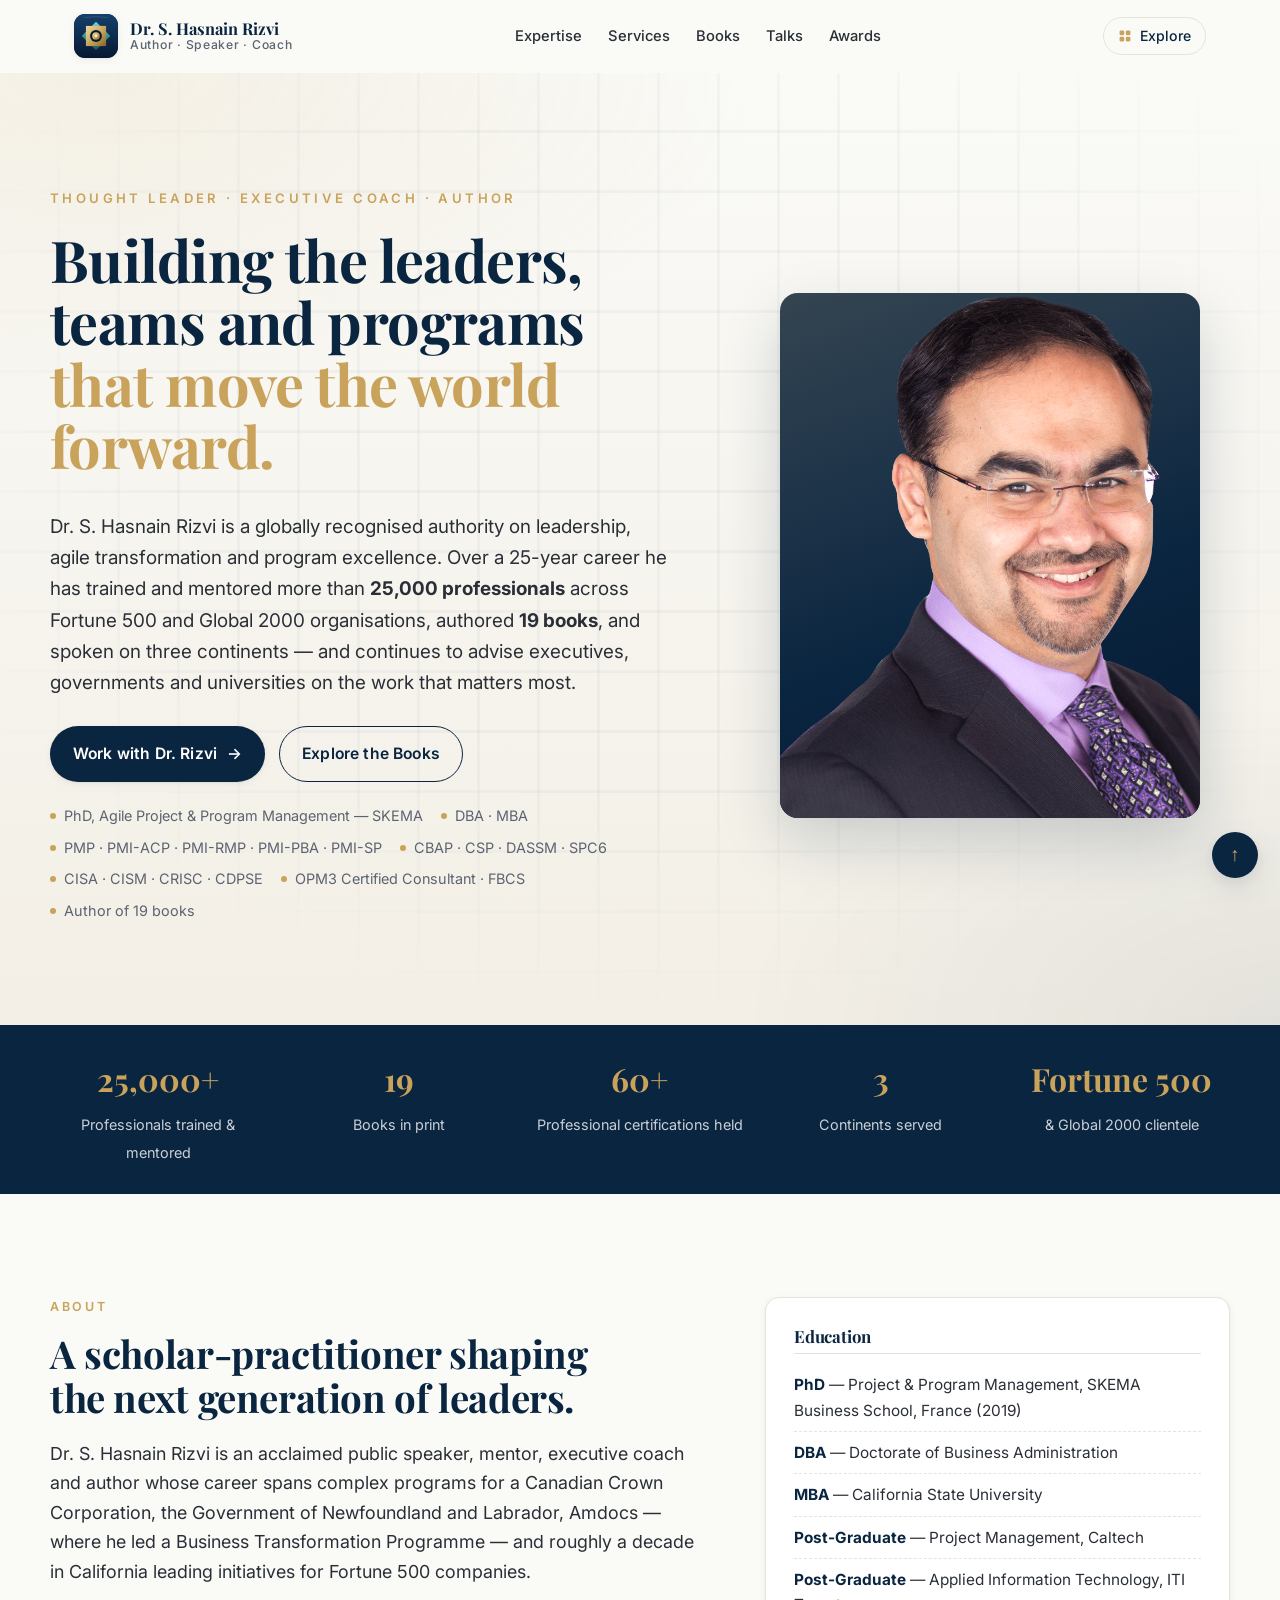
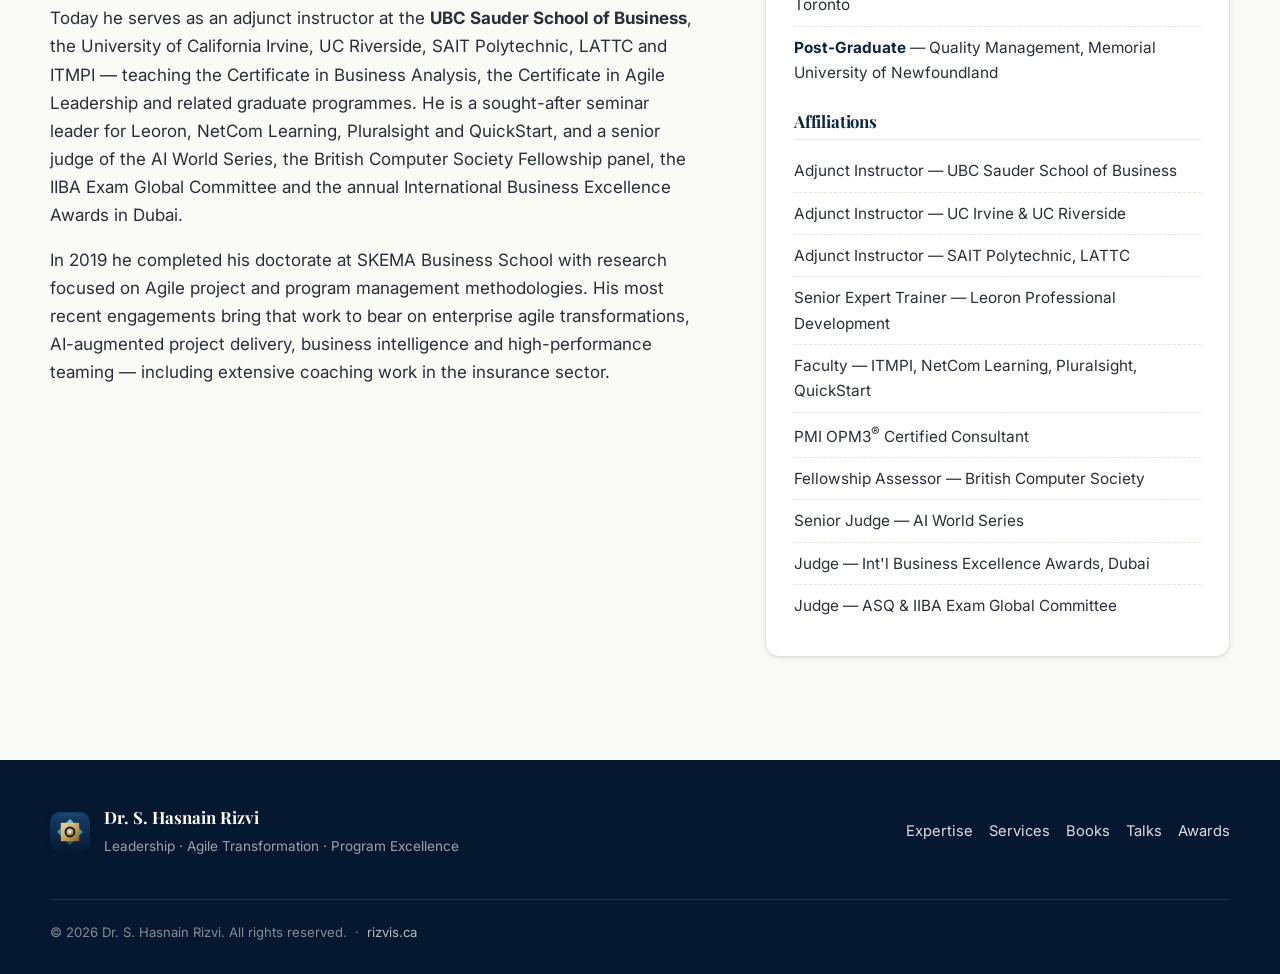
==== index.html @ 03634173 "Slim home page to introduction only Removes Expertise tiles, Library teaser, Recognition logos+testi" ====
<!doctype html>
<html lang="en">
<head>
  <meta charset="utf-8" />
  <meta name="viewport" content="width=device-width, initial-scale=1, viewport-fit=cover" />
  <meta name="theme-color" content="#0a2540" />
  <title>Dr. S. Hasnain Rizvi — Leadership, Agile Transformation &amp; Program Excellence</title>
  <meta name="description" content="Dr. S. Hasnain Rizvi is a global thought leader, executive coach, university instructor and author. He has trained and mentored more than 25,000 professionals across Fortune 500 and Global 2000 organisations." />
  <meta name="author" content="Dr. S. Hasnain Rizvi" />
  <meta name="keywords" content="Hasnain Rizvi, Dr. Rizvi, Rizvis, executive coach, agile transformation, program management, PMP trainer, keynote speaker, leadership training" />
  <meta property="og:type" content="website" />
  <meta property="og:title" content="Dr. S. Hasnain Rizvi — Leadership, Agile Transformation &amp; Program Excellence" />
  <meta property="og:description" content="Global thought leader, executive coach and author. 25,000+ professionals trained worldwide." />
  <meta property="og:url" content="https://rizvis.ca/" />
  <meta property="og:image" content="https://rizvis.ca/assets/portrait.png" />
  <meta name="twitter:card" content="summary_large_image" />
  <meta name="twitter:site" content="@RizvisPM" />
  <link rel="icon" href="assets/logo.svg" />
  <link rel="preconnect" href="https://fonts.googleapis.com" />
  <link rel="preconnect" href="https://fonts.gstatic.com" crossorigin />
  <link href="https://fonts.googleapis.com/css2?family=Playfair+Display:wght@500;600;700;800&family=Inter:wght@300;400;500;600;700&display=swap" rel="stylesheet" />
  <link rel="stylesheet" href="styles.css" />

  <script type="application/ld+json">
  {
    "@context": "https://schema.org",
    "@type": "Person",
    "name": "Dr. S. Hasnain Rizvi",
    "honorificPrefix": "Dr.",
    "honorificSuffix": "PhD, DBA",
    "jobTitle": "Executive Coach, Thought Leader, University Instructor, Author",
    "description": "Global authority on leadership, agile transformation and program excellence. 25,000+ professionals trained.",
    "url": "https://rizvis.ca/",
    "image": "https://rizvis.ca/assets/portrait.png",
    "sameAs": [
      "https://www.linkedin.com/in/rizvi/",
      "https://www.amazon.com/stores/author/B00SU4S14A",
      "https://twitter.com/RizvisPM",
      "https://www.facebook.com/RizvisPM"
    ],
    "alumniOf": [
      {"@type":"CollegeOrUniversity","name":"SKEMA Business School, France"},
      {"@type":"CollegeOrUniversity","name":"California Institute of Technology — Project Management Program"},
      {"@type":"CollegeOrUniversity","name":"Memorial University of Newfoundland"},
      {"@type":"CollegeOrUniversity","name":"Information Technology Institute, Toronto"}
    ],
    "knowsAbout": [
      "Leadership","Agile Transformation","Program & Project Management","Business Analysis",
      "Organizational Development","Executive Coaching","Digital Transformation","Risk Management",
      "Lean Six Sigma","Artificial Intelligence in Project Management"
    ]
  }
  </script>
</head>
<body class="page-home">

<a class="skip" href="#main">Skip to main content</a>

<header class="nav" id="nav">
  <div class="nav__inner">
    <a class="brand" href="index.html" aria-label="Dr. S. Hasnain Rizvi — home">
      <span class="brand__mark"><img class="brand__mark__img" src="assets/logo.svg" alt="" aria-hidden="true" /></span>
      <span class="brand__text">
        <span class="brand__name">Dr. S. Hasnain Rizvi</span>
        <span class="brand__sub">Author &middot; Speaker &middot; Coach</span>
      </span>
    </a>
    <nav class="nav__links" aria-label="Primary">
      <a href="expertise.html">Expertise</a>
      <a href="services.html">Services</a>
      <a href="books.html">Books</a>
      <a href="talks.html">Talks</a>
      <a href="awards.html">Awards</a>
    </nav>
    <button class="nav__explore" type="button" aria-label="Open site explorer" aria-expanded="false" aria-controls="explore-overlay"><svg viewBox="0 0 18 18" aria-hidden="true"><rect x="2" y="2" width="6" height="6" rx="1.5"/><rect x="10" y="2" width="6" height="6" rx="1.5"/><rect x="2" y="10" width="6" height="6" rx="1.5"/><rect x="10" y="10" width="6" height="6" rx="1.5"/></svg><span class="nav__explore-label">Explore</span></button>
    <button class="nav__burger" aria-label="Open menu" aria-expanded="false" aria-controls="mobile-menu">
      <span></span><span></span><span></span>
    </button>
  </div>
  <div class="mobile-menu" id="mobile-menu" hidden>
    <a href="expertise.html">Expertise</a>
    <a href="services.html">Services</a>
    <a href="books.html">Books</a>
    <a href="talks.html">Talks</a>
    <a href="awards.html">Awards</a>
  </div>
</header>

<main id="main">

<!-- HERO -->
<section class="hero" id="top">
  <div class="hero__bg" aria-hidden="true"></div>
  <div class="hero__inner">
    <div class="hero__copy">
      <p class="eyebrow">Thought Leader &middot; Executive Coach &middot; Author</p>
      <h1 class="hero__title">
        Building the leaders, teams and programs <span class="accent">that move the world forward.</span>
      </h1>
      <p class="hero__lede">
        Dr. S. Hasnain Rizvi is a globally recognised authority on leadership, agile
        transformation and program excellence. Over a 25-year career he has trained and
        mentored more than <strong>25,000 professionals</strong> across Fortune 500 and
        Global 2000 organisations, authored <strong>19 books</strong>, and spoken on three continents — and continues to advise executives, governments and
        universities on the work that matters most.
      </p>
      <div class="hero__cta">
        <a class="btn btn--primary" href="services.html#enquiry-form">Work with Dr. Rizvi <span aria-hidden="true">→</span></a>
        <a class="btn btn--ghost" href="books.html">Explore the Books</a>
      </div>
      <ul class="hero__badges" aria-label="Professional credentials">
        <li>PhD, Agile Project &amp; Program Management — SKEMA</li>
        <li>DBA &middot; MBA</li>
        <li>PMP &middot; PMI-ACP &middot; PMI-RMP &middot; PMI-PBA &middot; PMI-SP</li>
        <li>CBAP &middot; CSP &middot; DASSM &middot; SPC6</li>
        <li>CISA &middot; CISM &middot; CRISC &middot; CDPSE</li>
        <li>OPM3 Certified Consultant &middot; FBCS</li>
        <li>Author of 19 books</li>
      </ul>
    </div>
    <div class="hero__portrait">
      <div class="portrait">
        <img src="assets/portrait.png" alt="Portrait of Dr. S. Hasnain Rizvi" loading="eager" decoding="async" />
        <span class="portrait__ring" aria-hidden="true"></span>
      </div>
    </div>
  </div>
</section>

<!-- STATS -->
<section class="stats" aria-label="Impact at a glance">
  <div class="stats__inner">
    <div class="stat"><strong>25,000+</strong><span>Professionals trained &amp; mentored</span></div>
    <div class="stat"><strong>19</strong><span>Books in print</span></div>
    <div class="stat"><strong>60+</strong><span>Professional certifications held</span></div>
    <div class="stat"><strong>3</strong><span>Continents served</span></div>
    <div class="stat"><strong>Fortune 500</strong><span>&amp; Global 2000 clientele</span></div>
  </div>
</section>

<!-- ABOUT — bio on the home page itself, so visitors don't need to click through -->
<section class="section section--about" id="about">
  <div class="section__inner two-col">
    <div class="col-left">
      <p class="section__eyebrow">About</p>
      <h2 class="section__title">A scholar-practitioner shaping the next generation of leaders.</h2>
      <p class="lead">
        Dr. S. Hasnain Rizvi is an acclaimed public speaker, mentor, executive coach and
        author whose career spans complex programs for a Canadian Crown Corporation,
        the Government of Newfoundland and Labrador, Amdocs &mdash; where he led a
        Business Transformation Programme &mdash; and roughly a decade in California
        leading initiatives for Fortune 500 companies.
      </p>
      <p>
        Today he serves as an adjunct instructor at the <strong>UBC Sauder School of
        Business</strong>, the University of California Irvine, UC Riverside, SAIT
        Polytechnic, LATTC and ITMPI &mdash; teaching the Certificate in Business
        Analysis, the Certificate in Agile Leadership and related graduate
        programmes. He is a sought-after seminar leader for Leoron, NetCom Learning,
        Pluralsight and QuickStart, and a senior judge of the AI World Series, the
        British Computer Society Fellowship panel, the IIBA Exam Global Committee
        and the annual International Business Excellence Awards in Dubai.
      </p>
      <p>
        In 2019 he completed his doctorate at SKEMA Business School with research
        focused on Agile project and program management methodologies. His most
        recent engagements bring that work to bear on enterprise agile
        transformations, AI-augmented project delivery, business intelligence and
        high-performance teaming &mdash; including extensive coaching work in the
        insurance sector.
      </p>
    </div>

    <aside class="col-right card">
      <h3 class="card__title">Education</h3>
      <ul class="card__list">
        <li><strong>PhD</strong> &mdash; Project &amp; Program Management, SKEMA Business School, France (2019)</li>
        <li><strong>DBA</strong> &mdash; Doctorate of Business Administration</li>
        <li><strong>MBA</strong> &mdash; California State University</li>
        <li><strong>Post-Graduate</strong> &mdash; Project Management, Caltech</li>
        <li><strong>Post-Graduate</strong> &mdash; Applied Information Technology, ITI Toronto</li>
        <li><strong>Post-Graduate</strong> &mdash; Quality Management, Memorial University of Newfoundland</li>
      </ul>

      <h3 class="card__title">Affiliations</h3>
      <ul class="card__list">
        <li>Adjunct Instructor &mdash; UBC Sauder School of Business</li>
        <li>Adjunct Instructor &mdash; UC Irvine &amp; UC Riverside</li>
        <li>Adjunct Instructor &mdash; SAIT Polytechnic, LATTC</li>
        <li>Senior Expert Trainer &mdash; Leoron Professional Development</li>
        <li>Faculty &mdash; ITMPI, NetCom Learning, Pluralsight, QuickStart</li>
        <li>PMI OPM3<sup>&reg;</sup> Certified Consultant</li>
        <li>Fellowship Assessor &mdash; British Computer Society</li>
        <li>Senior Judge &mdash; AI World Series</li>
        <li>Judge &mdash; Int'l Business Excellence Awards, Dubai</li>
        <li>Judge &mdash; ASQ &amp; IIBA Exam Global Committee</li>
      </ul>
    </aside>
  </div>
</section>

</main>

<!-- FOOTER -->
<footer class="footer">
  <div class="footer__inner">
    <div class="footer__brand">
      <span class="brand__mark"><img class="brand__mark__img" src="assets/logo.svg" alt="" aria-hidden="true" /></span>
      <div>
        <strong>Dr. S. Hasnain Rizvi</strong>
        <span>Leadership &middot; Agile Transformation &middot; Program Excellence</span>
      </div>
    </div>
    <nav class="footer__nav" aria-label="Footer">
      <a href="expertise.html">Expertise</a>
      <a href="services.html">Services</a>
      <a href="books.html">Books</a>
      <a href="talks.html">Talks</a>
      <a href="awards.html">Awards</a>
    </nav>
    <p class="footer__copy">© <span id="year">2026</span> Dr. S. Hasnain Rizvi. All rights reserved. &nbsp;·&nbsp; <a href="https://rizvis.ca/" target="_blank" rel="noopener">rizvis.ca</a></p>
  </div>
</footer>

<!-- EXPLORE OVERLAY -->
<div class="explore-overlay" id="explore-overlay" hidden role="dialog" aria-modal="true" aria-labelledby="explore-title">
  <div class="explore-overlay__backdrop" data-explore-close></div>
  <div class="explore-overlay__panel" role="document">
    <div class="explore-overlay__head">
      <p class="eyebrow">Explore</p>
      <h2 id="explore-title">A site organised the way Dr. Rizvi works.</h2>
      <button class="explore-overlay__close" type="button" data-explore-close aria-label="Close explorer">&times;</button>
    </div>
    <p class="explore-overlay__lede">Every chapter of the practice has its own page. Pick where you want to start.</p>
    <div class="explore-grid grid grid--3">      <a class="explore-card" href="services.html">
        <p class="eyebrow">Services</p>
        <h3>Five ways to engage.</h3>
        <p>Keynotes, corporate training, executive mentorship, advisory work and certification cohorts &mdash; tailored to your audience.</p>
        <span class="explore-card__link">See how to engage &rarr;</span>
      </a>
      <a class="explore-card" href="books.html">
        <p class="eyebrow">Books</p>
        <h3>Nineteen titles &amp; counting.</h3>
        <p>From <em>Appreciative Inquiry</em> and <em>Emotional Intelligence for PMs</em> to the industry-standard PMP, CAPM, PMI-RMP and ACP prep guides.</p>
        <span class="explore-card__link">Browse the library &rarr;</span>
      </a>
      <a class="explore-card" href="talks.html">
        <p class="eyebrow">Talks</p>
        <h3>On stage &amp; on screen.</h3>
        <p>Featured speaker at PMI Houston, JAH Talk Show, AI World Series, and a growing video archive on YouTube.</p>
        <span class="explore-card__link">Watch the talks &rarr;</span>
      </a>
      <a class="explore-card" href="expertise.html">
        <p class="eyebrow">Expertise</p>
        <h3>Where Dr. Rizvi creates value.</h3>
        <p>Leadership and culture, agile and digital transformation, program excellence, business analysis, risk and executive coaching.</p>
        <span class="explore-card__link">Map the practice &rarr;</span>
      </a>
      <a class="explore-card" href="awards.html">
        <p class="eyebrow">Awards</p>
        <h3>Recognised by the profession.</h3>
        <p>AI World Series, International Business Excellence Awards Dubai, British Computer Society Fellowship, PMI OPM3 consultant.</p>
        <span class="explore-card__link">See the recognition &rarr;</span>
      </a>
    </div>
  </div>
</div>


<button class="to-top" id="toTop" aria-label="Back to top" hidden>↑</button>

<script src="script.js" defer></script>
</body>
</html>
---- styles.css ----
/* ---------------------------------------------------------------
   Dr. S. Hasnain Rizvi — editorial professional theme
   --------------------------------------------------------------- */

:root {
  --navy:       #0a2540;
  --navy-2:     #112e4f;
  --navy-deep:  #061830;
  --gold:       #c9a35b;
  --gold-soft:  #e3c98e;
  --ink:        #15181d;
  --ink-soft:   #2a2f37;
  --muted:      #5b6470;
  --line:       #e6e3da;
  --paper:      #fafaf7;
  --paper-2:    #f3efe6;
  --white:      #ffffff;
  --shadow-sm:  0 1px 2px rgba(10,37,64,.06), 0 2px 8px rgba(10,37,64,.05);
  --shadow-md:  0 4px 14px rgba(10,37,64,.08), 0 12px 32px rgba(10,37,64,.08);
  --shadow-lg:  0 24px 60px rgba(10,37,64,.18);
  --radius:     14px;
  --radius-sm:  8px;
  --maxw:       1180px;
  --serif:      "Playfair Display", "Iowan Old Style", Georgia, "Times New Roman", serif;
  --sans:       "Inter", -apple-system, BlinkMacSystemFont, "Segoe UI", Roboto, "Helvetica Neue", Arial, sans-serif;
}

* { box-sizing: border-box; }
html { scroll-behavior: smooth; }
@media (prefers-reduced-motion: reduce) {
  html { scroll-behavior: auto; }
  * { animation: none !important; transition: none !important; }
}

body {
  margin: 0;
  background: var(--paper);
  color: var(--ink);
  font-family: var(--sans);
  font-size: 17px;
  line-height: 1.65;
  -webkit-font-smoothing: antialiased;
  text-rendering: optimizeLegibility;
}

img, iframe { max-width: 100%; display: block; }
a { color: var(--navy); text-decoration: none; transition: color .2s ease; }
a:hover { color: var(--gold); }

:focus-visible {
  outline: 2px solid var(--gold);
  outline-offset: 3px;
  border-radius: 4px;
}

.skip {
  position: absolute; left: -9999px; top: auto;
  background: var(--navy); color: var(--white);
  padding: 10px 14px; border-radius: 6px;
  z-index: 1000;
}
.skip:focus { left: 16px; top: 16px; }

/* ---------- Typography ---------- */
h1, h2, h3 { font-family: var(--serif); font-weight: 700; color: var(--navy); letter-spacing: -0.01em; }
h1 { font-size: clamp(2.2rem, 4.6vw, 3.6rem); line-height: 1.08; margin: 0 0 .6em; }
h2 { font-size: clamp(1.7rem, 3vw, 2.4rem); line-height: 1.15; margin: 0 0 .5em; }
h3 { font-size: 1.25rem; line-height: 1.3; margin: 0 0 .4em; }
p  { margin: 0 0 1em; color: var(--ink-soft); }
.lead { font-size: 1.12rem; color: var(--ink-soft); max-width: 62ch; }
.muted { color: var(--muted); }
.accent { color: var(--gold); }
em { font-style: italic; color: inherit; }

/* ---------- Layout helpers ---------- */
.section { padding: clamp(56px, 8vw, 110px) 24px; position: relative; }
.section__inner { max-width: var(--maxw); margin: 0 auto; }
.section__eyebrow {
  font-family: var(--sans); font-size: .78rem;
  letter-spacing: .22em; text-transform: uppercase;
  color: var(--gold); font-weight: 600;
  margin: 0 0 14px;
}
.section__title { max-width: 22ch; }
.subhead { margin-top: 48px; font-family: var(--serif); font-size: 1.35rem; color: var(--navy); }

.two-col {
  display: grid; gap: clamp(28px, 5vw, 64px);
  grid-template-columns: 1.4fr 1fr; align-items: start;
}
.two-col--reverse { grid-template-columns: 1.1fr 1fr; }
@media (max-width: 880px) {
  .two-col, .two-col--reverse { grid-template-columns: 1fr; }
}

/* ---------- Navigation ---------- */
.nav {
  position: sticky; top: 0; z-index: 50;
  background: rgba(250,250,247,.85);
  backdrop-filter: saturate(160%) blur(10px);
  -webkit-backdrop-filter: saturate(160%) blur(10px);
  border-bottom: 1px solid transparent;
  transition: background .25s ease, border-color .25s ease, box-shadow .25s ease;
}
.nav.is-scrolled {
  background: rgba(250,250,247,.94);
  border-bottom-color: var(--line);
  box-shadow: var(--shadow-sm);
}
.nav__inner {
  max-width: var(--maxw);
  margin: 0 auto;
  display: flex; align-items: center; justify-content: space-between;
  padding: 14px 24px;
  gap: 24px;
}
.brand {
  display: inline-flex; align-items: center; gap: 12px; color: var(--navy);
}
.brand__mark {
  display: inline-grid; place-items: center;
  width: 44px; height: 44px;
  border-radius: 11px;
  background: var(--navy); /* fallback in case SVG fails to load */
  box-shadow: var(--shadow-sm);
  overflow: hidden;
  flex-shrink: 0;
}
.brand__mark__img {
  width: 100%; height: 100%; display: block;
}
.brand__text { display: flex; flex-direction: column; line-height: 1.1; }
.brand__name { font-family: var(--serif); font-weight: 700; font-size: 1.02rem; color: var(--navy); }
.brand__sub { font-size: .76rem; letter-spacing: .06em; color: var(--muted); font-weight: 500; }

.nav__links { display: flex; align-items: center; gap: 26px; }
.nav__links a {
  font-size: .92rem; font-weight: 500; color: var(--ink-soft);
  position: relative;
}
.nav__links a:hover { color: var(--navy); }
.nav__links a::after {
  content: ""; position: absolute; left: 0; right: 0; bottom: -8px;
  height: 2px; background: var(--gold); transform: scaleX(0); transform-origin: left;
  transition: transform .25s ease;
}
.nav__links a:hover::after { transform: scaleX(1); }

.nav__cta {
  background: var(--navy); color: var(--white) !important;
  padding: 10px 18px; border-radius: 999px;
  font-weight: 600 !important; font-size: .9rem;
}
.nav__cta::after { display: none; }
.nav__cta:hover { background: var(--navy-2); }

.nav__explore {
  display: inline-flex; align-items: center; gap: 8px;
  height: 38px; padding: 0 14px;
  background: transparent; color: var(--navy);
  border: 1px solid var(--line); border-radius: 999px;
  cursor: pointer; font: inherit; font-size: .88rem; font-weight: 500;
  transition: background .2s ease, border-color .2s ease, color .2s ease;
}
.nav__explore:hover { background: var(--navy); color: var(--white); border-color: var(--navy); }
.nav__explore:hover svg { fill: var(--gold); }
.nav__explore svg { width: 14px; height: 14px; fill: var(--gold); transition: fill .2s ease; }
.nav__explore[aria-expanded="true"] { background: var(--navy); color: var(--white); }
.nav__explore[aria-expanded="true"] svg { fill: var(--gold); }

.nav__burger {
  display: none; background: none; border: 0;
  width: 40px; height: 40px; cursor: pointer; padding: 8px;
}
.nav__burger span {
  display: block; height: 2px; background: var(--navy);
  margin: 5px 0; transition: transform .25s ease, opacity .25s ease;
}
.nav__burger[aria-expanded="true"] span:nth-child(1) { transform: translateY(7px) rotate(45deg); }
.nav__burger[aria-expanded="true"] span:nth-child(2) { opacity: 0; }
.nav__burger[aria-expanded="true"] span:nth-child(3) { transform: translateY(-7px) rotate(-45deg); }

@media (max-width: 880px) {
  .nav__links { display: none; }
  .nav__burger { display: block; }
  .nav__explore-label { display: none; }
  .nav__explore { padding: 0 10px; height: 36px; }
}

.mobile-menu {
  position: fixed; inset: 64px 0 auto 0;
  background: var(--paper);
  border-bottom: 1px solid var(--line);
  padding: 12px 24px 24px;
  display: flex; flex-direction: column; gap: 4px;
  box-shadow: var(--shadow-md);
  z-index: 49;
}
.mobile-menu[hidden] { display: none; }
.mobile-menu a {
  display: block; padding: 14px 4px; font-size: 1.05rem;
  color: var(--ink); border-bottom: 1px solid var(--line);
}
.mobile-menu a:last-child { border-bottom: 0; }
.mobile-menu__cta {
  margin-top: 12px; text-align: center;
  background: var(--navy); color: var(--white) !important;
  border-radius: 999px; padding: 14px 18px !important; border: 0 !important;
}

/* ---------- Buttons ---------- */
.btn {
  display: inline-flex; align-items: center; gap: 10px;
  padding: 14px 22px; border-radius: 999px;
  font-weight: 600; font-size: .98rem; letter-spacing: .01em;
  cursor: pointer; border: 1px solid transparent;
  transition: transform .15s ease, background .2s ease, color .2s ease, border-color .2s ease, box-shadow .2s ease;
}
.btn--primary { background: var(--navy); color: var(--white); box-shadow: var(--shadow-sm); }
.btn--primary:hover { background: var(--gold); color: var(--navy); transform: translateY(-1px); }
.btn--ghost { background: transparent; color: var(--navy); border-color: var(--navy); }
.btn--ghost:hover { background: var(--navy); color: var(--white); }
.btn--lg { padding: 16px 26px; font-size: 1rem; }
.btn--small { padding: 9px 14px; font-size: .85rem; border-radius: 8px; }
.btn--small.btn--ghost { padding: 8px 13px; }

/* ---------- HERO ---------- */
.hero {
  position: relative;
  padding: clamp(56px, 9vw, 120px) 24px clamp(56px, 8vw, 110px);
  overflow: hidden;
  background:
    radial-gradient(1100px 540px at 8% 0%, rgba(201,163,91,.12), transparent 60%),
    radial-gradient(900px 540px at 100% 100%, rgba(10,37,64,.07), transparent 60%),
    linear-gradient(180deg, var(--paper) 0%, var(--paper-2) 100%);
}
.hero__bg {
  position: absolute; inset: 0;
  background-image:
    linear-gradient(transparent 95%, rgba(10,37,64,.06) 95%),
    linear-gradient(90deg, transparent 95%, rgba(10,37,64,.06) 95%);
  background-size: 60px 60px;
  mask-image: radial-gradient(60% 60% at 50% 40%, #000 60%, transparent 100%);
  -webkit-mask-image: radial-gradient(60% 60% at 50% 40%, #000 60%, transparent 100%);
  pointer-events: none;
  opacity: .55;
}
.hero__inner {
  max-width: var(--maxw); margin: 0 auto;
  display: grid; grid-template-columns: 1.3fr 1fr; gap: clamp(36px, 6vw, 80px);
  align-items: center; position: relative;
}
@media (max-width: 940px) { .hero__inner { grid-template-columns: 1fr; } }

.eyebrow {
  font-family: var(--sans);
  font-size: .82rem; letter-spacing: .26em; text-transform: uppercase;
  color: var(--gold); font-weight: 600; margin: 0 0 18px;
}
.hero__title { color: var(--navy); }
.hero__lede { font-size: 1.18rem; color: var(--ink-soft); max-width: 60ch; margin-top: 6px; }
.hero__cta { display: flex; flex-wrap: wrap; gap: 14px; margin: 28px 0 22px; }
.hero__badges {
  list-style: none; padding: 0; margin: 18px 0 0;
  display: flex; flex-wrap: wrap; gap: 8px 18px;
  font-size: .9rem; color: var(--muted);
}
.hero__badges li { position: relative; padding-left: 14px; }
.hero__badges li::before {
  content: ""; position: absolute; left: 0; top: 9px;
  width: 6px; height: 6px; background: var(--gold); border-radius: 50%;
}

.hero__portrait { display: grid; place-items: center; }
.portrait {
  position: relative;
  width: min(420px, 100%); aspect-ratio: 4/5;
  border-radius: 18px;
  background:
    linear-gradient(160deg, var(--navy-2), var(--navy) 60%, var(--navy-deep));
  box-shadow: var(--shadow-lg);
  overflow: hidden;
  isolation: isolate;
}
.portrait img {
  width: 100%; height: 100%; object-fit: cover;
  filter: contrast(1.02) saturate(1.02);
}
.portrait__ring {
  position: absolute; inset: -8px;
  border-radius: 22px;
  border: 1px solid rgba(201,163,91,.55);
  z-index: -1;
  background: linear-gradient(160deg, rgba(201,163,91,.2), transparent 60%);
}

/* ---------- STATS strip ---------- */
.stats {
  background: var(--navy);
  color: var(--white);
  padding: 28px 24px;
}
.stats__inner {
  max-width: var(--maxw); margin: 0 auto;
  display: grid; grid-template-columns: repeat(5, 1fr); gap: 24px;
  text-align: center;
}
.stat strong {
  display: block; font-family: var(--serif);
  font-size: clamp(1.4rem, 2.6vw, 2rem);
  color: var(--gold); margin-bottom: 4px;
}
.stat span { color: rgba(255,255,255,.78); font-size: .9rem; }
@media (max-width: 900px) {
  .stats__inner { grid-template-columns: repeat(2, 1fr); gap: 18px; }
}
@media (max-width: 480px) {
  .stats__inner { grid-template-columns: 1fr; }
}

/* ---------- ABOUT ---------- */
.section--about { background: var(--paper); }
.card {
  background: var(--white);
  border: 1px solid var(--line);
  border-radius: var(--radius);
  padding: 28px 28px 22px;
  box-shadow: var(--shadow-sm);
}
.card__title {
  font-family: var(--serif); color: var(--navy);
  font-size: 1.05rem; margin: 18px 0 10px;
  padding-bottom: 6px; border-bottom: 1px solid var(--line);
}
.card__title:first-child { margin-top: 0; }
.card__list { list-style: none; padding: 0; margin: 0 0 8px; }
.card__list li {
  padding: 8px 0; border-bottom: 1px dashed var(--line);
  font-size: .96rem; color: var(--ink-soft);
}
.card__list li:last-child { border-bottom: 0; }
.card__list strong { color: var(--navy); }

/* ---------- EXPERTISE ---------- */
.section--expertise { background: var(--paper-2); }
.grid { display: grid; gap: 22px; }
.grid--3 { grid-template-columns: repeat(3, 1fr); }
@media (max-width: 900px) { .grid--3 { grid-template-columns: 1fr 1fr; } }
@media (max-width: 600px) { .grid--3 { grid-template-columns: 1fr; } }

.tile {
  background: var(--white); border-radius: var(--radius);
  padding: 28px 26px; border: 1px solid var(--line);
  box-shadow: var(--shadow-sm);
  transition: transform .25s ease, box-shadow .25s ease, border-color .25s ease;
  position: relative; overflow: hidden;
}
.tile::before {
  content: ""; position: absolute; top: 0; left: 0; right: 0; height: 3px;
  background: linear-gradient(90deg, var(--gold), transparent 70%);
  transform: scaleX(0); transform-origin: left; transition: transform .3s ease;
}
.tile:hover { transform: translateY(-3px); box-shadow: var(--shadow-md); border-color: rgba(201,163,91,.4); }
.tile:hover::before { transform: scaleX(1); }
.tile h3 { font-family: var(--serif); color: var(--navy); margin-bottom: 8px; }
.tile p { color: var(--ink-soft); margin: 0; font-size: .98rem; }

.chips {
  list-style: none; padding: 0; margin: 0;
  display: flex; flex-wrap: wrap; gap: 8px;
}
.chips li {
  background: var(--white);
  border: 1px solid var(--line);
  color: var(--navy);
  font-size: .82rem; font-weight: 500;
  padding: 7px 12px; border-radius: 999px;
  letter-spacing: .02em;
}

/* Grouped certification list — Expertise page */
.certs { margin-top: 18px; display: grid; gap: 20px; }
.cert-group { display: grid; gap: 8px; }
.cert-group__label {
  font-family: var(--sans);
  font-size: .72rem; letter-spacing: .22em; text-transform: uppercase;
  color: var(--gold); font-weight: 600;
  margin: 0; padding-bottom: 6px;
  border-bottom: 1px solid var(--line);
}

/* ---------- SERVICES ---------- */
.section--services { background: var(--paper); }
.services {
  display: grid; grid-template-columns: repeat(2, 1fr); gap: 22px;
  margin-top: 28px;
}
@media (max-width: 800px) { .services { grid-template-columns: 1fr; } }
.service {
  background: linear-gradient(180deg, var(--white), #fbfaf5);
  border: 1px solid var(--line);
  border-radius: var(--radius);
  padding: 30px 28px;
  box-shadow: var(--shadow-sm);
  position: relative;
  transition: transform .25s ease, box-shadow .25s ease;
}
.service:hover { transform: translateY(-3px); box-shadow: var(--shadow-md); }
.service__num {
  font-family: var(--serif); font-weight: 700;
  color: var(--gold); font-size: 1rem; letter-spacing: .04em;
  display: block; margin-bottom: 8px;
}
.service h3 { color: var(--navy); margin-bottom: 8px; font-size: 1.2rem; }
.service p { color: var(--ink-soft); margin: 0 0 14px; }
.link {
  color: var(--navy); font-weight: 600; font-size: .95rem;
  border-bottom: 1px solid var(--gold);
  padding-bottom: 1px;
}
.link:hover { color: var(--gold); }
.link--lg { font-size: 1.05rem; }

.topics {
  margin-top: 56px;
  background: var(--white);
  border: 1px solid var(--line);
  border-radius: var(--radius);
  padding: 32px 30px;
  box-shadow: var(--shadow-sm);
}
.topic-grid {
  list-style: none; padding: 0; margin: 12px 0 0;
  display: grid; grid-template-columns: repeat(3, 1fr); gap: 8px 22px;
  font-size: .95rem;
}
.topic-grid li {
  color: var(--ink-soft); padding: 8px 0 8px 22px; position: relative;
  border-bottom: 1px dashed var(--line);
}
.topic-grid li::before {
  content: ""; position: absolute; left: 0; top: 14px;
  width: 8px; height: 8px; border: 2px solid var(--gold);
  border-radius: 50%;
}
@media (max-width: 800px) { .topic-grid { grid-template-columns: 1fr 1fr; } }
@media (max-width: 480px) { .topic-grid { grid-template-columns: 1fr; } }

/* ---------- BOOKS ---------- */
.section--books { background: var(--paper-2); }
.books {
  display: grid; grid-template-columns: repeat(3, 1fr); gap: 28px;
  margin-top: 28px;
}
@media (max-width: 980px) { .books { grid-template-columns: 1fr 1fr; } }
@media (max-width: 640px)  { .books { grid-template-columns: 1fr; } }

.book {
  background: var(--white); border: 1px solid var(--line);
  border-radius: var(--radius); overflow: hidden;
  box-shadow: var(--shadow-sm);
  display: flex; flex-direction: column;
  transition: transform .25s ease, box-shadow .25s ease;
}
.book:hover { transform: translateY(-4px); box-shadow: var(--shadow-md); }

.book__cover {
  aspect-ratio: 5/7;
  display: grid; place-items: center;
  position: relative; overflow: hidden;
  color: var(--white);
  padding: 22px;
  text-align: center;
}

/* Image-based book covers (real Amazon / Google Books / FriesenPress covers) */
.book__cover-link {
  display: block;
  aspect-ratio: 2/3;
  background:
    radial-gradient(120% 80% at 30% 0%, rgba(201,163,91,.18), transparent 60%),
    linear-gradient(160deg, #0e2546 0%, #061830 90%);
  position: relative; overflow: hidden;
  transition: transform .35s ease;
}
.book:hover .book__cover-link { transform: translateY(-2px); }
.book__cover-img {
  position: absolute; inset: 0;
  width: 100%; height: 100%;
  object-fit: contain;
  padding: 14px 14px 18px;
  filter: drop-shadow(0 8px 18px rgba(0,0,0,.45));
  transition: transform .35s ease;
}
.book:hover .book__cover-img { transform: scale(1.02); }

/* Unified grid for the complete library: auto-fits 4 → 3 → 2 → 1 columns */
.books--all {
  display: grid;
  grid-template-columns: repeat(auto-fill, minmax(240px, 1fr));
  gap: 22px;
  margin-bottom: 36px;
}
.books--all .book__body h3 { font-size: 1.02rem; line-height: 1.25; }
.books--all .book__body p  { font-size: .9rem; }
.books--all .book__body .muted { font-size: .78rem; }
.book__cover[data-cover="appreciative"] {
  background:
    radial-gradient(120% 80% at 20% 0%, rgba(201,163,91,.45), transparent 60%),
    linear-gradient(160deg, #1a3a66 0%, #0a2540 70%);
}
.book__cover[data-cover="capm"] {
  background:
    radial-gradient(120% 80% at 100% 100%, rgba(201,163,91,.4), transparent 60%),
    linear-gradient(160deg, #4a2230 0%, #2a0e1c 80%);
}
.book__cover[data-cover="pba"] {
  background:
    radial-gradient(120% 80% at 0% 100%, rgba(201,163,91,.35), transparent 60%),
    linear-gradient(160deg, #244336 0%, #0e2a20 80%);
}
.book__cover[data-cover="ei"] {
  background:
    radial-gradient(120% 80% at 100% 0%, rgba(201,163,91,.4), transparent 60%),
    linear-gradient(160deg, #3a2a52 0%, #1c1230 80%);
}
.book__cover[data-cover="lean"] {
  background:
    radial-gradient(120% 80% at 0% 0%, rgba(201,163,91,.45), transparent 60%),
    linear-gradient(160deg, #1f3b3f 0%, #0c2225 80%);
}
.book__cover[data-cover="pmp"] {
  background:
    radial-gradient(120% 80% at 100% 0%, rgba(201,163,91,.4), transparent 60%),
    linear-gradient(160deg, #4d3520 0%, #251806 80%);
}
.book__cover[data-cover="acp"] {
  background:
    radial-gradient(120% 80% at 0% 100%, rgba(201,163,91,.4), transparent 60%),
    linear-gradient(160deg, #2a4a3a 0%, #0e2218 80%);
}
.book__cover[data-cover="rmp"] {
  background:
    radial-gradient(120% 80% at 50% 100%, rgba(201,163,91,.4), transparent 60%),
    linear-gradient(160deg, #3a2230 0%, #1a0c18 80%);
}
.book__spine {
  position: absolute; left: 14px; top: 14px; bottom: 14px;
  width: 6px; border-radius: 4px;
  background: linear-gradient(180deg, var(--gold), rgba(201,163,91,.4));
}
.book__label {
  display: flex; flex-direction: column; gap: 10px;
  align-items: center;
}
.book__label strong {
  font-family: var(--serif); font-size: 1.6rem; line-height: 1.1;
  color: var(--white); letter-spacing: -.005em;
}
.book__series {
  font-size: .72rem; letter-spacing: .3em; text-transform: uppercase;
  color: var(--gold-soft); font-weight: 600;
}
.book__author {
  font-size: .82rem; letter-spacing: .12em; text-transform: uppercase;
  color: rgba(255,255,255,.78); margin-top: 6px;
}

.book__body { padding: 22px 22px 24px; display: flex; flex-direction: column; gap: 8px; flex: 1; }
.book__body h3 { color: var(--navy); margin-bottom: 2px; font-size: 1.15rem; }
.book__body p { color: var(--ink-soft); font-size: .95rem; }
.book__body .muted { font-size: .82rem; letter-spacing: .04em; }
.book__links { display: flex; flex-wrap: wrap; gap: 8px; margin-top: auto; padding-top: 8px; }

.all-books { margin-top: 28px; text-align: center; }

/* ---------- MEDIA ---------- */
.section--media { background: var(--paper); }
.media-grid {
  display: grid; gap: 22px; grid-template-columns: repeat(3, 1fr);
  margin-top: 28px;
}
@media (max-width: 980px) { .media-grid { grid-template-columns: 1fr 1fr; } }
@media (max-width: 620px)  { .media-grid { grid-template-columns: 1fr; } }

.media-card {
  margin: 0; background: var(--white);
  border: 1px solid var(--line); border-radius: var(--radius);
  overflow: hidden; box-shadow: var(--shadow-sm);
}
.media-card__frame {
  position: relative; aspect-ratio: 16/9; background: #000;
  display: block;
}
.media-card__frame iframe {
  position: absolute; inset: 0; width: 100%; height: 100%; border: 0;
}
.media-card__frame--link img {
  position: absolute; inset: 0; width: 100%; height: 100%;
  object-fit: cover; transition: transform .35s ease, filter .35s ease;
}
.media-card__frame--link:hover img { transform: scale(1.03); filter: brightness(1.05); }
.media-card__play {
  position: absolute; top: 50%; left: 50%;
  transform: translate(-50%, -50%);
  width: 64px; height: 64px; border-radius: 50%;
  display: grid; place-items: center;
  background: rgba(10,37,64,.78); color: var(--gold);
  font-size: 1.4rem; padding-left: 4px;
  box-shadow: 0 8px 24px rgba(0,0,0,.4);
  transition: background .2s ease, transform .2s ease;
}
.media-card__frame--link:hover .media-card__play {
  background: var(--gold); color: var(--navy); transform: translate(-50%, -50%) scale(1.05);
}
.media-card figcaption {
  padding: 16px 18px 18px; display: flex; flex-direction: column; gap: 4px;
}
.media-card figcaption strong { color: var(--navy); font-family: var(--serif); font-size: 1.05rem; }
.media-card figcaption span { color: var(--muted); font-size: .88rem; }

.media-links { display: flex; flex-wrap: wrap; gap: 10px; justify-content: center; margin-top: 28px; }
.pill {
  display: inline-block; padding: 9px 16px; border-radius: 999px;
  background: var(--white); border: 1px solid var(--line);
  color: var(--navy); font-weight: 600; font-size: .9rem;
}
.pill:hover { background: var(--navy); color: var(--white); border-color: var(--navy); }

/* ---------- RECOGNITION ---------- */
.section--recognition { background: var(--paper-2); }
.logos {
  list-style: none; padding: 0; margin: 24px 0 40px;
  display: grid; grid-template-columns: repeat(4, 1fr); gap: 0;
  border-top: 1px solid var(--line);
  border-left: 1px solid var(--line);
}
.logos li {
  padding: 22px 18px; border-right: 1px solid var(--line); border-bottom: 1px solid var(--line);
  background: var(--white);
  display: grid; place-items: center;
  font-family: var(--serif); color: var(--navy); font-weight: 600;
  font-size: .98rem; text-align: center;
  letter-spacing: .01em;
}
@media (max-width: 900px) { .logos { grid-template-columns: repeat(2, 1fr); } }

.quotes {
  display: grid; gap: 22px; grid-template-columns: repeat(3, 1fr);
}
@media (max-width: 980px) { .quotes { grid-template-columns: 1fr; } }
.quotes blockquote {
  margin: 0; background: var(--white); border-radius: var(--radius);
  padding: 28px 28px 24px; border: 1px solid var(--line);
  box-shadow: var(--shadow-sm); position: relative;
}
.quotes blockquote::before {
  content: "\201C"; position: absolute; top: -4px; left: 16px;
  font-family: var(--serif); font-size: 4.6rem; color: var(--gold);
  line-height: 1;
}
.quotes blockquote p {
  font-family: var(--serif); font-size: 1.08rem; line-height: 1.5;
  color: var(--ink); margin: 14px 0 14px;
}
.quotes blockquote cite {
  font-style: normal; color: var(--muted); font-size: .88rem; letter-spacing: .02em;
}

/* ---------- HIRE / CONTACT ---------- */
.section--hire {
  background: linear-gradient(180deg, var(--paper) 0%, var(--paper-2) 100%);
}
.hire-form {
  margin-top: 24px;
  background: var(--white);
  border: 1px solid var(--line);
  border-radius: var(--radius);
  padding: 28px;
  box-shadow: var(--shadow-sm);
}
.hire-form .row {
  display: grid; grid-template-columns: 1fr 1fr; gap: 16px;
}
@media (max-width: 640px) { .hire-form .row { grid-template-columns: 1fr; } }
.hire-form label {
  display: flex; flex-direction: column; gap: 6px;
  margin-bottom: 14px; font-size: .9rem; font-weight: 500; color: var(--ink-soft);
}
.hire-form label.full { grid-column: 1 / -1; }
.hire-form label em { color: var(--gold); font-style: normal; }
.hire-form input,
.hire-form select,
.hire-form textarea {
  font: inherit; color: var(--ink);
  padding: 12px 14px; border: 1px solid var(--line);
  border-radius: var(--radius-sm); background: var(--paper);
  transition: border-color .15s ease, background .15s ease, box-shadow .15s ease;
}
.hire-form input:focus,
.hire-form select:focus,
.hire-form textarea:focus {
  outline: none; border-color: var(--navy);
  background: var(--white);
  box-shadow: 0 0 0 4px rgba(10,37,64,.08);
}
.hire-form textarea { resize: vertical; min-height: 140px; }
.hire-form .check {
  flex-direction: row; align-items: center; gap: 10px;
  font-size: .9rem; color: var(--ink-soft);
  margin: 4px 0 18px;
}
.hire-form .check input { width: 18px; height: 18px; }
.form-note { margin: 14px 0 0; font-size: .92rem; color: var(--muted); }
.form-note.is-success { color: #2a6a3c; }
.form-note.is-error   { color: #a4322a; }

.card--contact .contact-link { color: var(--navy); font-weight: 600; }
.card--contact .contact-link:hover { color: var(--gold); }
.socials { list-style: none; padding: 0; margin: 0; display: flex; flex-wrap: wrap; gap: 8px 14px; }
.socials a {
  display: inline-block; padding: 6px 12px;
  border: 1px solid var(--line); border-radius: 999px;
  font-size: .85rem; color: var(--navy); background: var(--paper);
}
.socials a:hover { background: var(--navy); color: var(--white); border-color: var(--navy); }

/* ---------- FOOTER ---------- */
.footer {
  background: var(--navy-deep); color: rgba(255,255,255,.8);
  padding: 44px 24px 30px;
}
.footer__inner {
  max-width: var(--maxw); margin: 0 auto;
  display: grid; gap: 24px;
  grid-template-columns: 1.4fr 1fr;
  align-items: center;
}
@media (max-width: 800px) { .footer__inner { grid-template-columns: 1fr; text-align: center; } }
.footer__brand { display: flex; align-items: center; gap: 14px; }
.footer__brand .brand__mark { width: 40px; height: 40px; border-radius: 10px; }
.footer__brand strong { display: block; color: var(--white); font-family: var(--serif); font-size: 1.05rem; }
.footer__brand span { color: rgba(255,255,255,.6); font-size: .85rem; }
.footer__nav { display: flex; flex-wrap: wrap; gap: 16px; justify-content: flex-end; }
.footer__nav a { color: rgba(255,255,255,.85); font-size: .92rem; }
.footer__nav a:hover { color: var(--gold); }
.footer__copy {
  grid-column: 1 / -1; margin: 16px 0 0; padding-top: 22px;
  border-top: 1px solid rgba(255,255,255,.1);
  font-size: .82rem; color: rgba(255,255,255,.5);
}
.footer__copy a { color: rgba(255,255,255,.7); }
.footer__copy a:hover { color: var(--gold); }

/* ---------- Back to top ---------- */
.to-top {
  position: fixed; right: 22px; bottom: 22px;
  width: 46px; height: 46px; border-radius: 50%;
  background: var(--navy); color: var(--gold);
  border: 0; cursor: pointer; box-shadow: var(--shadow-md);
  font-size: 1.2rem; line-height: 1;
  display: grid; place-items: center;
  transition: transform .2s ease, background .2s ease, opacity .2s ease;
  z-index: 40;
}
.to-top:hover { background: var(--gold); color: var(--navy); transform: translateY(-2px); }

/* ---------- Reveal-on-scroll ---------- */
/* Soft fade only — never fully hide content, so screenshots and quick scrollers are unaffected. */
.reveal { opacity: .25; transform: translateY(8px); transition: opacity .6s ease, transform .6s ease; }
.reveal.is-in { opacity: 1; transform: translateY(0); }
@media (prefers-reduced-motion: reduce) { .reveal { opacity: 1; transform: none; } }

/* ---------- Explore overlay ---------- */
.explore-overlay {
  position: fixed; inset: 0; z-index: 100;
  display: grid; place-items: start center;
  padding: 60px 20px 40px;
  animation: explore-fade .25s ease;
}
.explore-overlay[hidden] { display: none; }
.explore-overlay__backdrop {
  position: absolute; inset: 0;
  background: rgba(6, 24, 48, 0.78);
  backdrop-filter: blur(10px);
  -webkit-backdrop-filter: blur(10px);
}
.explore-overlay__panel {
  position: relative; z-index: 1;
  width: min(1100px, 100%);
  max-height: calc(100vh - 100px); overflow: auto;
  background: var(--paper);
  border-radius: 18px;
  padding: 34px 36px 36px;
  box-shadow: 0 30px 80px rgba(0,0,0,.45);
}
.explore-overlay__head {
  display: grid; grid-template-columns: 1fr auto;
  align-items: start; gap: 16px;
  border-bottom: 1px solid var(--line);
  padding-bottom: 18px; margin-bottom: 22px;
}
.explore-overlay__head .eyebrow {
  grid-column: 1; margin: 0 0 4px;
}
.explore-overlay__head h2 {
  grid-column: 1; grid-row: 2;
  font-family: var(--serif); font-size: clamp(1.4rem, 2.4vw, 1.9rem);
  color: var(--navy); margin: 0; max-width: 30ch;
}
.explore-overlay__close {
  grid-column: 2; grid-row: 1 / span 2; align-self: start;
  width: 42px; height: 42px; border-radius: 50%;
  background: var(--navy); color: var(--white);
  border: 0; cursor: pointer; font-size: 1.4rem; line-height: 1;
  transition: background .2s ease, color .2s ease, transform .2s ease;
}
.explore-overlay__close:hover { background: var(--gold); color: var(--navy); transform: rotate(90deg); }
.explore-overlay__lede {
  color: var(--ink-soft); max-width: 60ch; margin: 0 0 22px;
}
@keyframes explore-fade {
  from { opacity: 0; }
  to   { opacity: 1; }
}
@media (max-width: 640px) {
  .explore-overlay { padding: 24px 12px; }
  .explore-overlay__panel { padding: 22px 22px 26px; }
}

/* ---------- Active nav state ---------- */
.nav__links a[aria-current="page"] { color: var(--navy); font-weight: 600; }
.nav__links a[aria-current="page"]::after { transform: scaleX(1); }
.nav__cta[aria-current="page"] { background: var(--gold); color: var(--navy) !important; }
.mobile-menu a[aria-current="page"] { color: var(--gold); font-weight: 600; }

/* ---------- Page hero (sub-page banners) ---------- */
.page-hero {
  background:
    radial-gradient(900px 380px at 8% 0%, rgba(201,163,91,.08), transparent 60%),
    linear-gradient(180deg, var(--paper) 0%, var(--paper-2) 100%);
  padding: clamp(56px, 7vw, 100px) 24px clamp(28px, 4vw, 56px);
  border-bottom: 1px solid var(--line);
  position: relative; overflow: hidden;
}
.page-hero::after {
  content: ""; position: absolute; bottom: 0; left: 0; right: 0; height: 1px;
  background: linear-gradient(90deg, transparent, var(--gold), transparent);
  opacity: .35;
}
.page-hero__inner {
  max-width: var(--maxw); margin: 0 auto; position: relative;
}
.page-hero h1 {
  font-family: var(--serif); font-weight: 700;
  font-size: clamp(2rem, 3.8vw, 3rem); line-height: 1.1;
  color: var(--navy); margin: 6px 0 16px; max-width: 22ch;
  letter-spacing: -0.01em;
}
.page-hero .lead { font-size: 1.12rem; max-width: 60ch; }

/* ---------- Home: Closing CTA ---------- */
.section--closing { background: var(--navy-deep); color: var(--white); }
.section--closing .section__eyebrow { color: var(--gold); }
.section--closing .section__title { color: var(--white); max-width: 24ch; }
.section--closing .lead { color: rgba(255,255,255,.82); max-width: 60ch; }
.closing-cta {
  display: grid; gap: 14px;
  text-align: left; padding: 12px 0;
}
.closing-cta__buttons {
  display: flex; flex-wrap: wrap; gap: 14px;
  margin-top: 14px;
}
.section--closing .btn--ghost { color: var(--white); border-color: rgba(255,255,255,.4); }
.section--closing .btn--ghost:hover { background: rgba(255,255,255,.1); color: var(--white); }

/* ---------- Home: Featured (currently working on) ---------- */
.section--featured { background: var(--paper); }
.book--mini {
  display: flex; align-items: stretch; gap: 18px;
  box-shadow: none; border: 0; background: transparent;
}
.book__cover-link--mini {
  aspect-ratio: 2/3; width: 140px; flex-shrink: 0; border-radius: 8px;
}
.book__cover-link--mini .book__cover-img { padding: 10px; }
.book--mini .book__body { padding: 0; flex: 1; }

/* ---------- Home: Explore grid (used inside overlay) ---------- */
.section--explore { background: var(--paper); }
.explore-grid { margin-top: 32px; }
.explore-card {
  display: flex; flex-direction: column; gap: 6px;
  background: var(--white); border: 1px solid var(--line);
  border-radius: var(--radius); padding: 30px 28px;
  box-shadow: var(--shadow-sm); color: inherit;
  position: relative; overflow: hidden;
  transition: transform .25s ease, box-shadow .25s ease, border-color .25s ease;
}
.explore-card::before {
  content: ""; position: absolute; top: 0; left: 0; right: 0; height: 3px;
  background: linear-gradient(90deg, var(--gold), transparent 70%);
  transform: scaleX(0); transform-origin: left; transition: transform .3s ease;
}
.explore-card:hover {
  transform: translateY(-3px); box-shadow: var(--shadow-md);
  border-color: rgba(201,163,91,.5); color: inherit;
}
.explore-card:hover::before { transform: scaleX(1); }
.explore-card .eyebrow {
  font-size: .76rem; letter-spacing: .22em; text-transform: uppercase;
  color: var(--gold); font-weight: 600; margin: 0 0 4px;
}
.explore-card h3 {
  font-family: var(--serif); font-size: 1.22rem;
  color: var(--navy); margin: 0 0 6px;
}
.explore-card p {
  margin: 0 0 14px; color: var(--ink-soft); font-size: .98rem;
}
.explore-card__link {
  margin-top: auto; color: var(--navy); font-weight: 600; font-size: .95rem;
  border-bottom: 1px solid var(--gold); padding-bottom: 1px;
  display: inline-block; align-self: flex-start;
}

/* ---------- Big CTA section ---------- */
.section--bigcta { background: var(--paper-2); }
.bigcta {
  display: grid; grid-template-columns: 1.4fr auto; gap: 28px;
  align-items: center;
  background: var(--white); border: 1px solid var(--line);
  border-radius: var(--radius); padding: 36px 38px;
  box-shadow: var(--shadow-sm);
}
.bigcta h2 { margin: 6px 0 8px; }
.bigcta .lead { margin: 0; }
.bigcta__buttons { display: flex; flex-wrap: wrap; gap: 12px; }
@media (max-width: 760px) {
  .bigcta { grid-template-columns: 1fr; padding: 28px; }
}

/* ---------- Book list (extras) ---------- */
.book-list {
  list-style: none; padding: 0; margin: 16px 0 28px;
  display: grid; grid-template-columns: 1fr 1fr; gap: 12px;
}
@media (max-width: 760px) { .book-list { grid-template-columns: 1fr; } }
.book-list li {
  background: var(--white); border: 1px solid var(--line); border-radius: var(--radius-sm);
  padding: 16px 18px;
  display: grid; grid-template-columns: 1fr auto; gap: 4px 14px;
  align-items: center;
  transition: transform .2s ease, box-shadow .2s ease, border-color .2s ease;
}
.book-list li:hover { transform: translateY(-2px); box-shadow: var(--shadow-sm); border-color: rgba(201,163,91,.5); }
.book-list strong { color: var(--navy); font-family: var(--serif); font-size: 1.05rem; }
.book-list span { color: var(--muted); font-size: .85rem; grid-column: 1; }
.book-list a {
  grid-row: 1 / span 2; align-self: center;
  font-weight: 600; font-size: .9rem; color: var(--navy);
  border: 1px solid var(--line); padding: 6px 12px; border-radius: 999px;
  white-space: nowrap;
}
.book-list a:hover { background: var(--navy); color: var(--white); border-color: var(--navy); }

/* ---------- TALKS / Timeline ---------- */
.section--talks { background: var(--paper); }
.timeline {
  list-style: none; padding: 0; margin: 32px 0 0;
  display: grid; gap: 18px;
}
.timeline li {
  display: grid; grid-template-columns: 140px 1fr; gap: 28px;
  background: var(--white); border: 1px solid var(--line);
  border-radius: var(--radius); padding: 22px 26px;
  box-shadow: var(--shadow-sm);
  transition: transform .25s ease, box-shadow .25s ease, border-color .25s ease;
  position: relative;
}
.timeline li:hover { transform: translateY(-2px); box-shadow: var(--shadow-md); border-color: rgba(201,163,91,.5); }
.timeline__year {
  font-family: var(--serif); font-weight: 700; color: var(--gold);
  font-size: .9rem; letter-spacing: .12em; text-transform: uppercase;
  padding-top: 4px; border-right: 1px solid var(--line); padding-right: 16px;
}
.timeline li h3 { font-family: var(--serif); color: var(--navy); margin: 0 0 4px; font-size: 1.12rem; }
.timeline li p { margin: 0 0 6px; }
.timeline li p.muted { font-size: .85rem; }
@media (max-width: 720px) {
  .timeline li { grid-template-columns: 1fr; gap: 8px; }
  .timeline__year { border-right: 0; border-bottom: 1px solid var(--line); padding: 0 0 6px; }
}

.speaker-cta {
  margin-top: 32px;
  display: flex; align-items: center; justify-content: space-between;
  gap: 22px; flex-wrap: wrap;
  background: var(--navy); color: var(--white);
  padding: 28px 32px; border-radius: var(--radius);
  box-shadow: var(--shadow-md);
}
.speaker-cta h3 { color: var(--white); margin: 0 0 4px; font-size: 1.2rem; }
.speaker-cta p { margin: 0; color: rgba(255,255,255,.78); }
.speaker-cta .btn--primary { background: var(--gold); color: var(--navy); }
.speaker-cta .btn--primary:hover { background: var(--white); color: var(--navy); }

/* ---------- AWARDS ---------- */
.section--awards { background: var(--paper-2); }
.awards-grid {
  display: grid; gap: 18px;
  grid-template-columns: repeat(3, 1fr);
  margin-top: 28px;
}
@media (max-width: 900px) { .awards-grid { grid-template-columns: 1fr 1fr; } }
@media (max-width: 560px) { .awards-grid { grid-template-columns: 1fr; } }
.award {
  background: var(--white); border: 1px solid var(--line); border-radius: var(--radius);
  padding: 26px 24px; box-shadow: var(--shadow-sm);
  position: relative; overflow: hidden;
  transition: transform .25s ease, box-shadow .25s ease;
}
.award:hover { transform: translateY(-3px); box-shadow: var(--shadow-md); }
.award__mark {
  display: inline-grid; place-items: center;
  width: 38px; height: 38px; border-radius: 50%;
  background: var(--navy); color: var(--gold); font-size: 1rem;
  margin-bottom: 10px;
}
.award h3 { color: var(--navy); font-family: var(--serif); font-size: 1.05rem; margin-bottom: 6px; }
.award p { margin: 0; color: var(--ink-soft); font-size: .94rem; }

/* ---------- FAQ ---------- */
.section--faq { background: var(--paper); }
.faq { margin-top: 28px; display: grid; gap: 10px; }
.faq details {
  background: var(--white); border: 1px solid var(--line); border-radius: var(--radius-sm);
  padding: 0; overflow: hidden;
  transition: border-color .2s ease, box-shadow .2s ease;
}
.faq details[open] { border-color: rgba(10,37,64,.25); box-shadow: var(--shadow-sm); }
.faq summary {
  list-style: none; cursor: pointer; user-select: none;
  padding: 18px 22px;
  font-family: var(--serif); font-size: 1.06rem; color: var(--navy);
  display: flex; align-items: center; justify-content: space-between;
  gap: 12px;
}
.faq summary::-webkit-details-marker { display: none; }
.faq summary::after {
  content: "+"; color: var(--gold); font-family: var(--sans);
  font-size: 1.4rem; line-height: 1; font-weight: 600;
  transition: transform .2s ease;
}
.faq details[open] summary::after { transform: rotate(45deg); }
.faq details p {
  padding: 0 22px 18px; margin: 0; color: var(--ink-soft);
}

/* ---------- PRESS KIT ---------- */
.press-kit {
  margin-top: 44px;
  display: grid; grid-template-columns: 1.4fr 1fr; gap: 26px;
  background: linear-gradient(180deg, var(--navy) 0%, var(--navy-deep) 100%);
  color: var(--white);
  border-radius: var(--radius); padding: 36px 36px;
  box-shadow: var(--shadow-md);
}
@media (max-width: 800px) { .press-kit { grid-template-columns: 1fr; padding: 28px; } }
.press-kit h3 {
  color: var(--white); font-family: var(--serif); font-size: 1.4rem; margin: 0 0 8px;
}
.press-kit p { color: rgba(255,255,255,.82); }
.press-kit__cta { display: flex; flex-wrap: wrap; gap: 12px; margin-top: 14px; }
.press-kit__cta .btn--primary { background: var(--gold); color: var(--navy); }
.press-kit__cta .btn--primary:hover { background: var(--white); }
.press-kit__cta .btn--ghost { color: var(--white); border-color: rgba(255,255,255,.4); }
.press-kit__cta .btn--ghost:hover { background: rgba(255,255,255,.1); color: var(--white); }
.press-kit__facts h4 {
  color: var(--gold); font-family: var(--sans);
  font-size: .78rem; letter-spacing: .22em; text-transform: uppercase;
  margin: 16px 0 6px; font-weight: 600;
}
.press-kit__facts h4:first-child { margin-top: 0; }
.press-kit__facts p {
  color: rgba(255,255,255,.85); font-size: .95rem; margin: 0;
  border-bottom: 1px solid rgba(255,255,255,.1); padding-bottom: 12px;
}
.press-kit__facts p:last-child { border-bottom: 0; padding-bottom: 0; }

/* ---------- NEWSLETTER ---------- */
.newsletter {
  background: var(--paper-2);
  padding: 56px 24px;
  border-top: 1px solid var(--line);
  border-bottom: 1px solid var(--line);
}
.newsletter__inner {
  max-width: var(--maxw); margin: 0 auto;
  display: grid; grid-template-columns: 1.4fr 1fr; gap: 36px; align-items: center;
}
@media (max-width: 800px) { .newsletter__inner { grid-template-columns: 1fr; } }
.newsletter__copy h2 {
  font-family: var(--serif); color: var(--navy);
  font-size: 1.7rem; margin: 0 0 6px;
}
.newsletter__copy p { margin: 0; color: var(--ink-soft); max-width: 50ch; }
.newsletter__form {
  display: flex; flex-wrap: wrap; gap: 10px;
}
.newsletter__form input[type="email"] {
  flex: 1 1 240px;
  padding: 14px 16px; border: 1px solid var(--line); border-radius: 999px;
  background: var(--white); font: inherit;
  transition: border-color .2s ease, box-shadow .2s ease;
}
.newsletter__form input[type="email"]:focus {
  outline: none; border-color: var(--navy);
  box-shadow: 0 0 0 4px rgba(10,37,64,.08);
}
.newsletter__form .btn { padding: 14px 22px; }
.newsletter__note { flex-basis: 100%; margin: 6px 0 0; font-size: .9rem; color: var(--muted); }
.newsletter__note.is-success { color: #2a6a3c; }

.visually-hidden {
  position: absolute; width: 1px; height: 1px; padding: 0; margin: -1px;
  overflow: hidden; clip: rect(0,0,0,0); white-space: nowrap; border: 0;
}

/* ---------- Print ---------- */
@media print {
  .nav, .to-top, .hero__bg, .hire-form, .nav__burger, .mobile-menu, .media-card__frame { display: none !important; }
  body { background: #fff; color: #000; }
  a { color: #000; text-decoration: underline; }
}
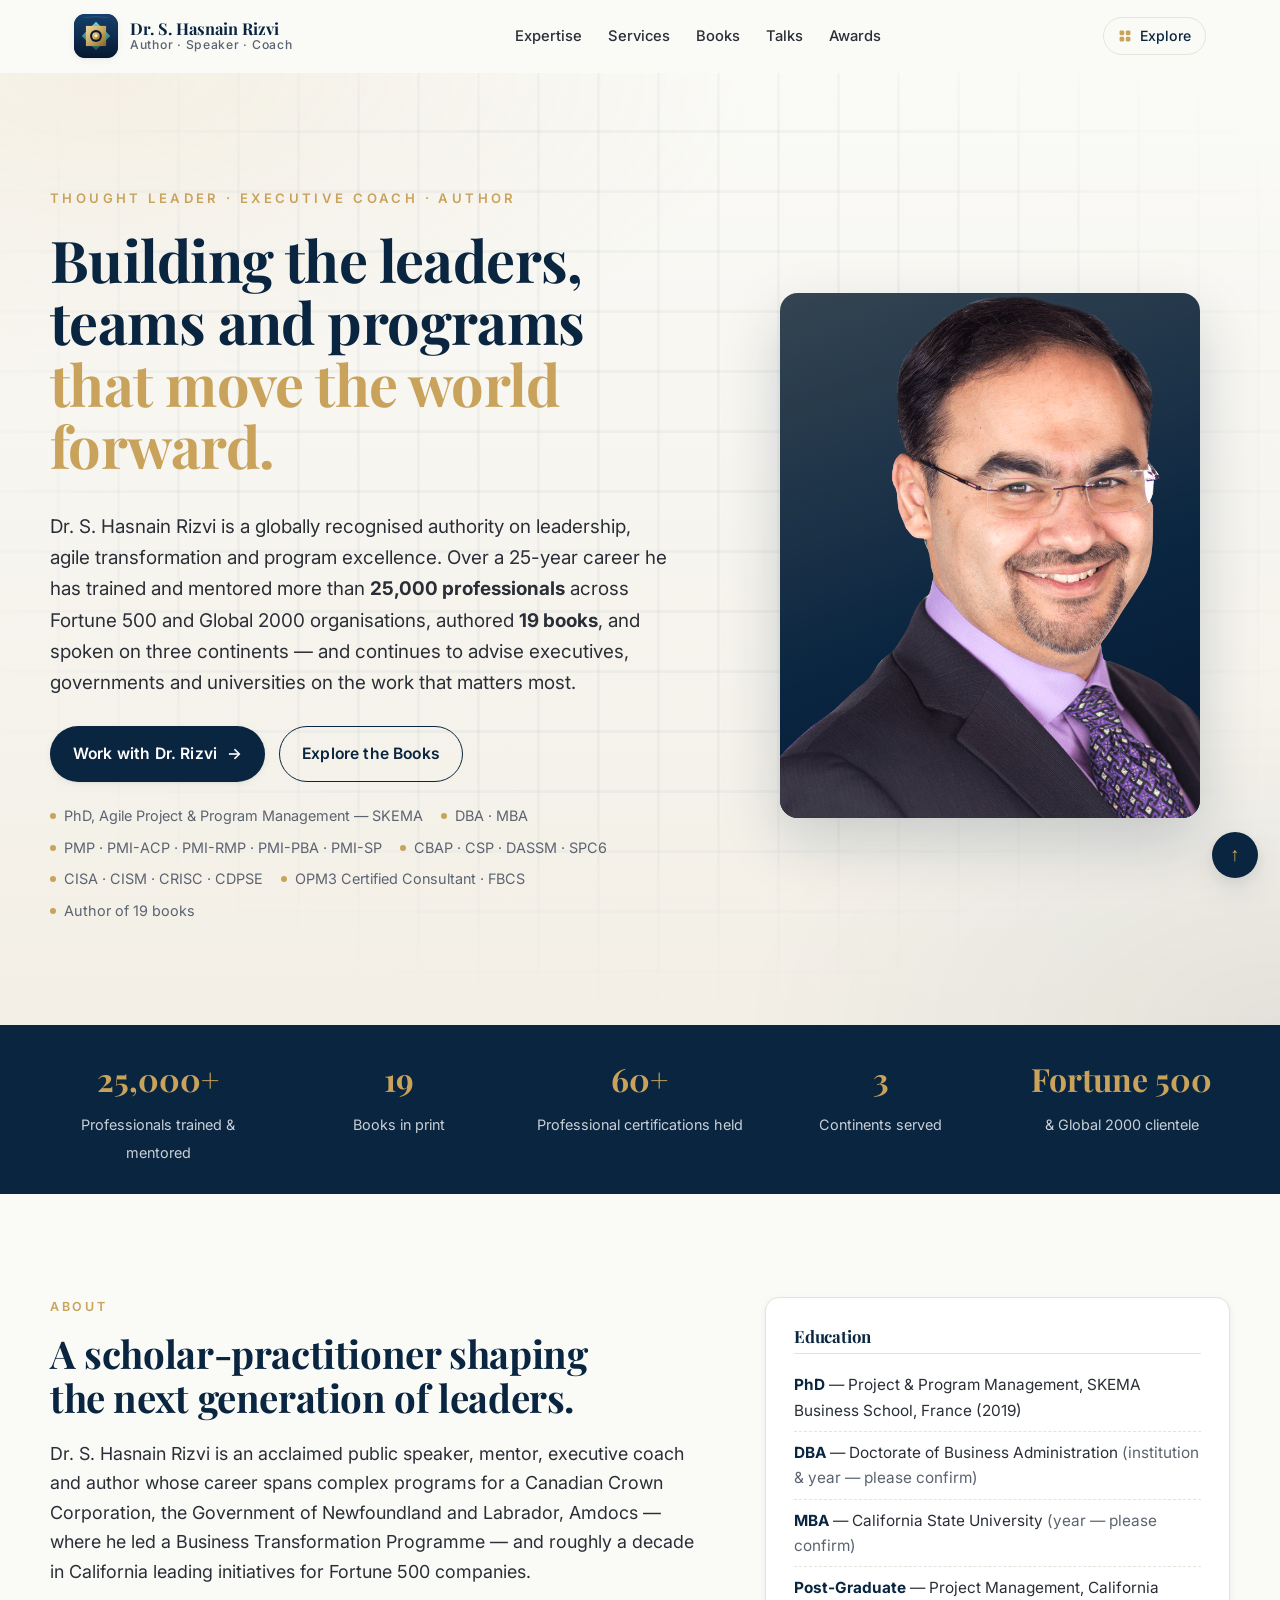
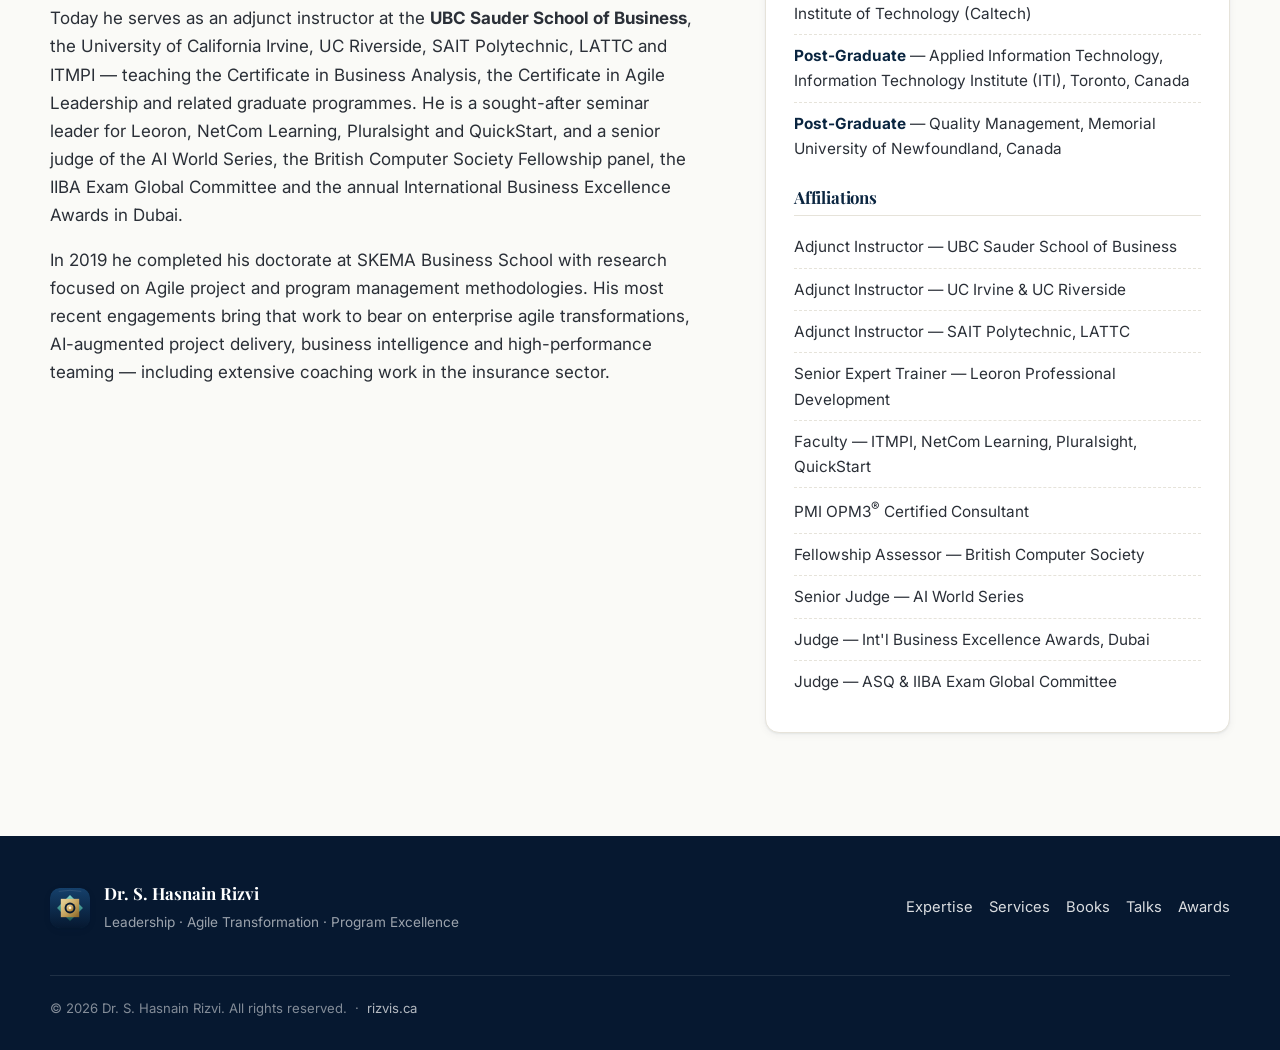
==== commit 4f382813: "Expand education entries with full institution names - PhD: SKEMA Business School, France (2019) — u" ====
--- a/index.html
+++ b/index.html
@@ -175,11 +175,11 @@
       <h3 class="card__title">Education</h3>
       <ul class="card__list">
         <li><strong>PhD</strong> &mdash; Project &amp; Program Management, SKEMA Business School, France (2019)</li>
-        <li><strong>DBA</strong> &mdash; Doctorate of Business Administration</li>
-        <li><strong>MBA</strong> &mdash; California State University</li>
-        <li><strong>Post-Graduate</strong> &mdash; Project Management, Caltech</li>
-        <li><strong>Post-Graduate</strong> &mdash; Applied Information Technology, ITI Toronto</li>
-        <li><strong>Post-Graduate</strong> &mdash; Quality Management, Memorial University of Newfoundland</li>
+        <li><strong>DBA</strong> &mdash; Doctorate of Business Administration <span class="muted">(institution &amp; year — please confirm)</span></li>
+        <li><strong>MBA</strong> &mdash; California State University <span class="muted">(year — please confirm)</span></li>
+        <li><strong>Post-Graduate</strong> &mdash; Project Management, California Institute of Technology (Caltech)</li>
+        <li><strong>Post-Graduate</strong> &mdash; Applied Information Technology, Information Technology Institute (ITI), Toronto, Canada</li>
+        <li><strong>Post-Graduate</strong> &mdash; Quality Management, Memorial University of Newfoundland, Canada</li>
       </ul>
 
       <h3 class="card__title">Affiliations</h3>
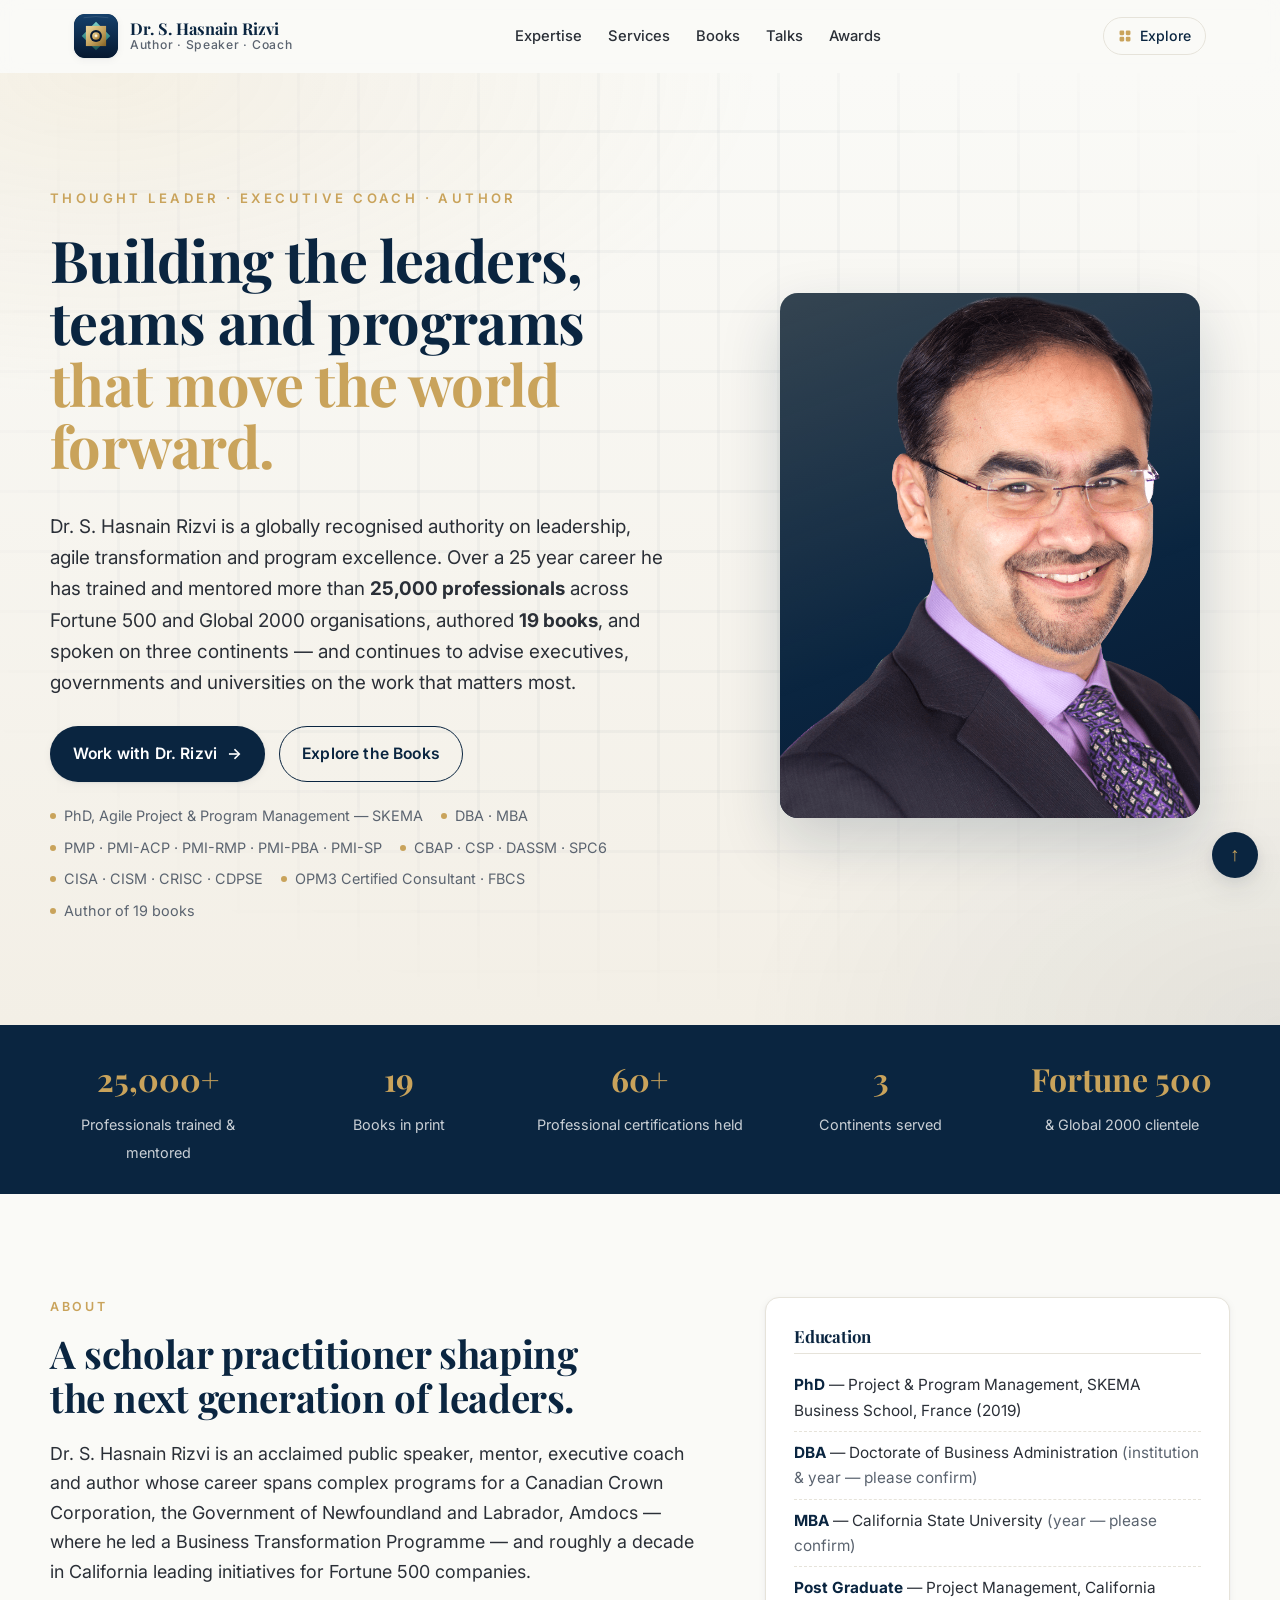
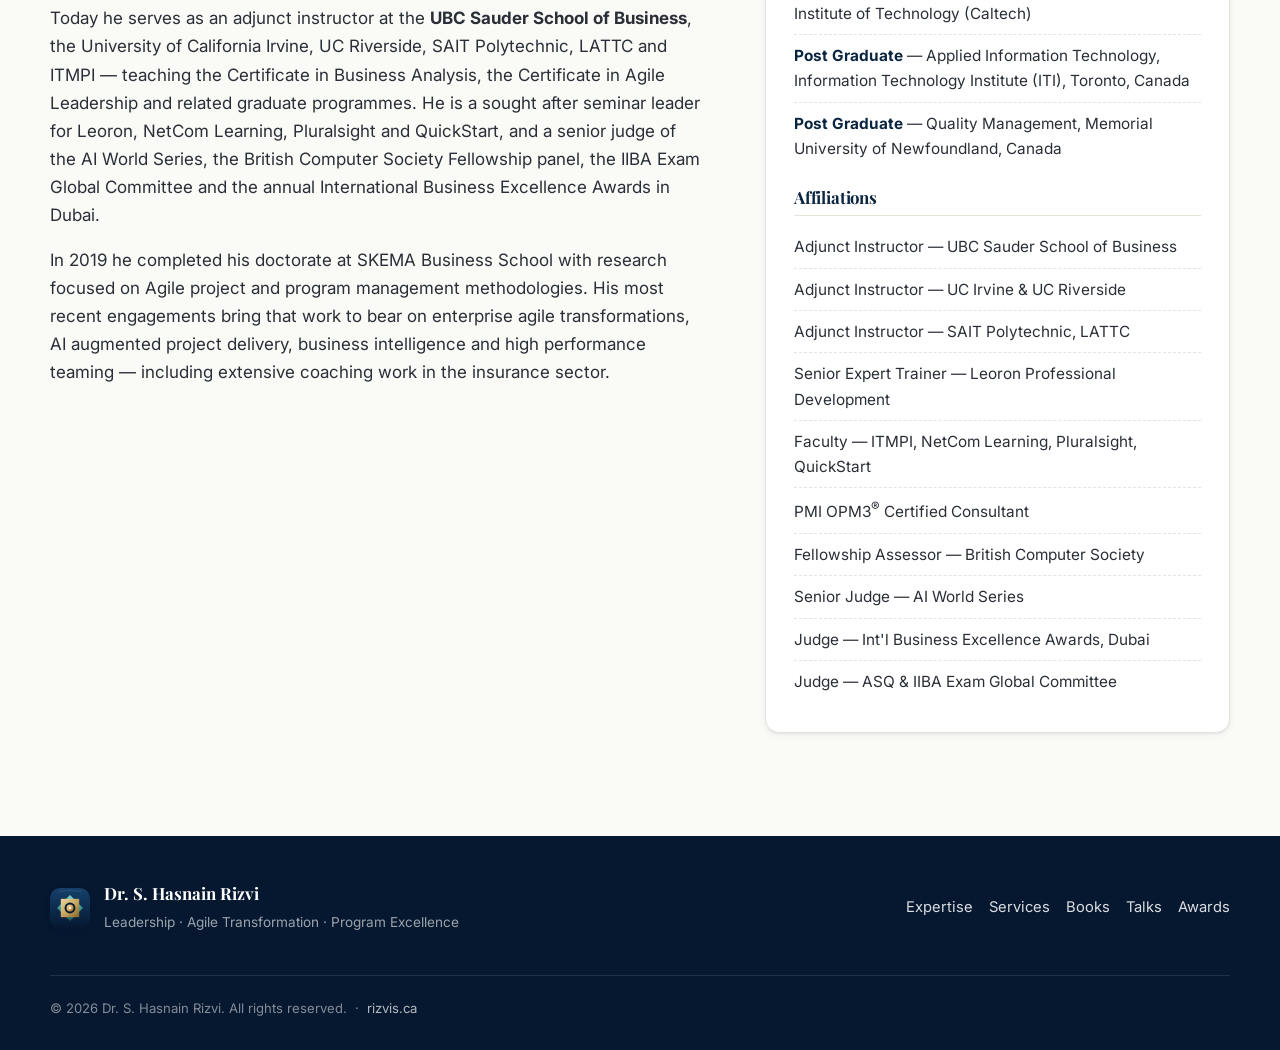
==== commit 22446dc9: "Remove prose hyphens from visible text across all 7 pages Replaces hyphenated compound words and adj" ====
--- a/index.html
+++ b/index.html
@@ -99,7 +99,7 @@
       </h1>
       <p class="hero__lede">
         Dr. S. Hasnain Rizvi is a globally recognised authority on leadership, agile
-        transformation and program excellence. Over a 25-year career he has trained and
+        transformation and program excellence. Over a 25 year career he has trained and
         mentored more than <strong>25,000 professionals</strong> across Fortune 500 and
         Global 2000 organisations, authored <strong>19 books</strong>, and spoken on three continents — and continues to advise executives, governments and
         universities on the work that matters most.
@@ -143,7 +143,7 @@
   <div class="section__inner two-col">
     <div class="col-left">
       <p class="section__eyebrow">About</p>
-      <h2 class="section__title">A scholar-practitioner shaping the next generation of leaders.</h2>
+      <h2 class="section__title">A scholar practitioner shaping the next generation of leaders.</h2>
       <p class="lead">
         Dr. S. Hasnain Rizvi is an acclaimed public speaker, mentor, executive coach and
         author whose career spans complex programs for a Canadian Crown Corporation,
@@ -156,7 +156,7 @@
         Business</strong>, the University of California Irvine, UC Riverside, SAIT
         Polytechnic, LATTC and ITMPI &mdash; teaching the Certificate in Business
         Analysis, the Certificate in Agile Leadership and related graduate
-        programmes. He is a sought-after seminar leader for Leoron, NetCom Learning,
+        programmes. He is a sought after seminar leader for Leoron, NetCom Learning,
         Pluralsight and QuickStart, and a senior judge of the AI World Series, the
         British Computer Society Fellowship panel, the IIBA Exam Global Committee
         and the annual International Business Excellence Awards in Dubai.
@@ -165,8 +165,8 @@
         In 2019 he completed his doctorate at SKEMA Business School with research
         focused on Agile project and program management methodologies. His most
         recent engagements bring that work to bear on enterprise agile
-        transformations, AI-augmented project delivery, business intelligence and
-        high-performance teaming &mdash; including extensive coaching work in the
+        transformations, AI augmented project delivery, business intelligence and
+        high performance teaming &mdash; including extensive coaching work in the
         insurance sector.
       </p>
     </div>
@@ -177,9 +177,9 @@
         <li><strong>PhD</strong> &mdash; Project &amp; Program Management, SKEMA Business School, France (2019)</li>
         <li><strong>DBA</strong> &mdash; Doctorate of Business Administration <span class="muted">(institution &amp; year — please confirm)</span></li>
         <li><strong>MBA</strong> &mdash; California State University <span class="muted">(year — please confirm)</span></li>
-        <li><strong>Post-Graduate</strong> &mdash; Project Management, California Institute of Technology (Caltech)</li>
-        <li><strong>Post-Graduate</strong> &mdash; Applied Information Technology, Information Technology Institute (ITI), Toronto, Canada</li>
-        <li><strong>Post-Graduate</strong> &mdash; Quality Management, Memorial University of Newfoundland, Canada</li>
+        <li><strong>Post Graduate</strong> &mdash; Project Management, California Institute of Technology (Caltech)</li>
+        <li><strong>Post Graduate</strong> &mdash; Applied Information Technology, Information Technology Institute (ITI), Toronto, Canada</li>
+        <li><strong>Post Graduate</strong> &mdash; Quality Management, Memorial University of Newfoundland, Canada</li>
       </ul>
 
       <h3 class="card__title">Affiliations</h3>
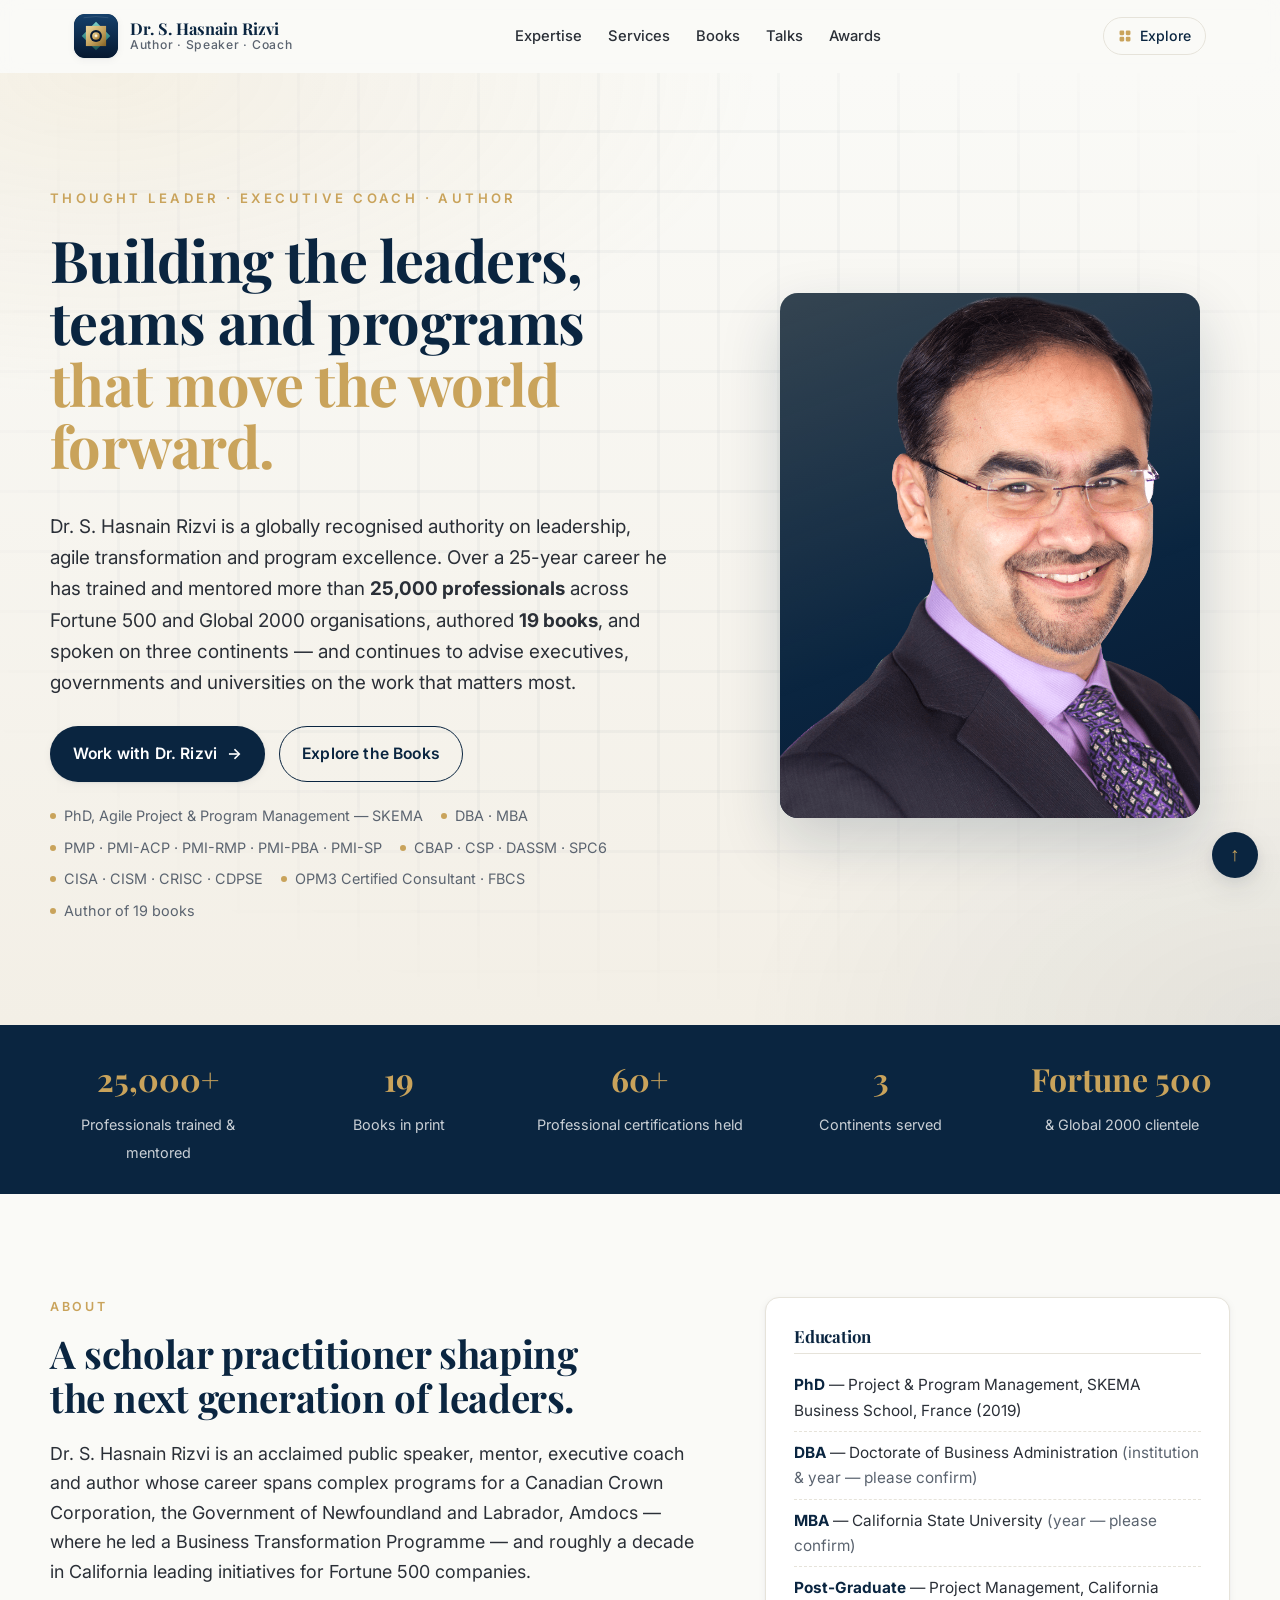
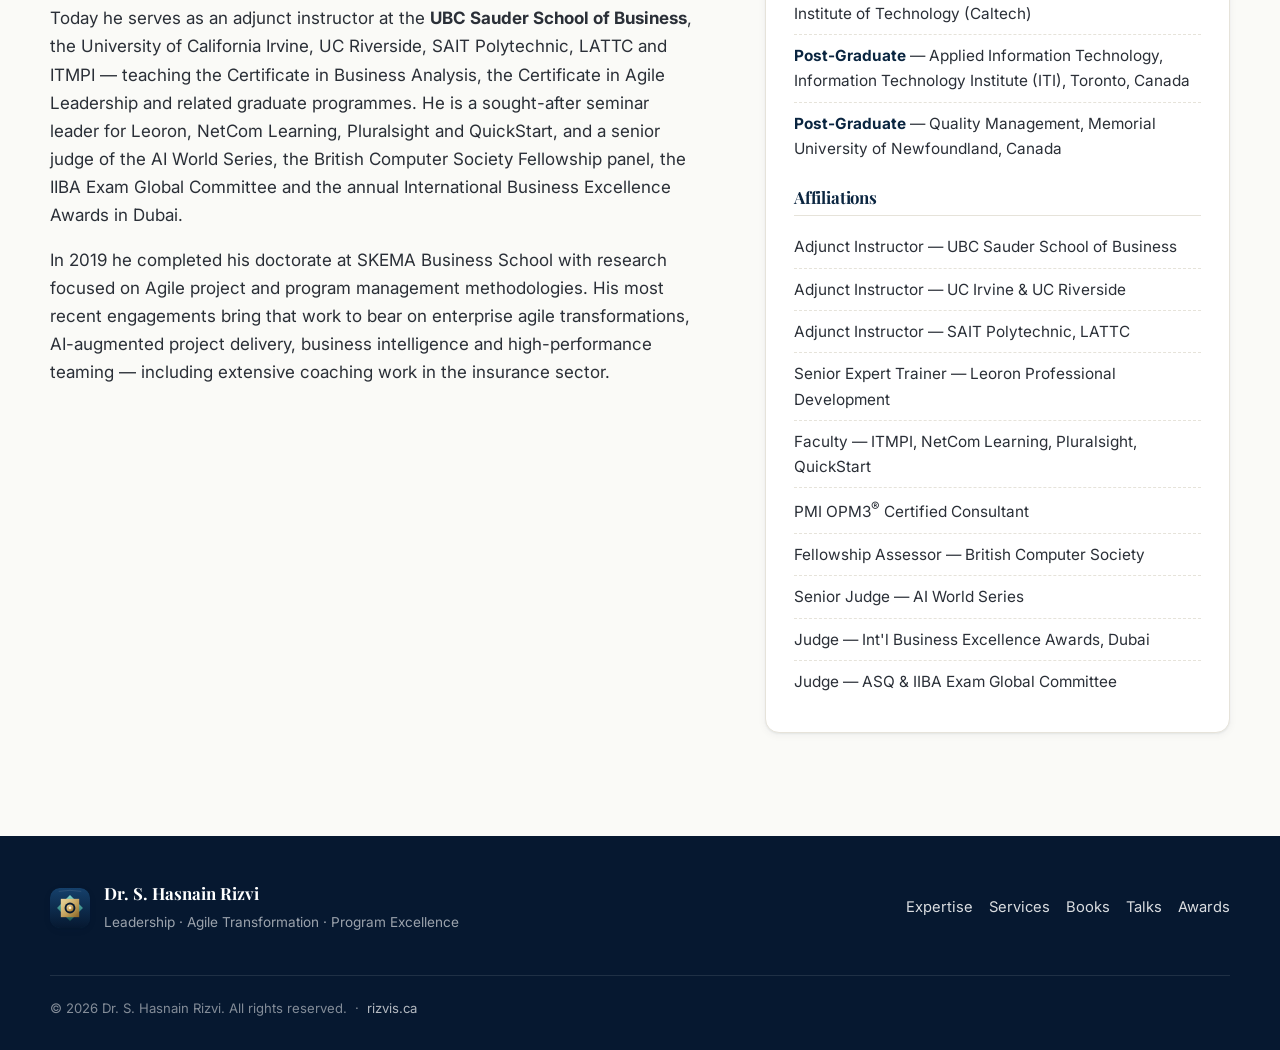
==== commit 239f2b97: "Restore grammatically required hyphens — compound adjectives before nouns The previous commit over-r" ====
--- a/index.html
+++ b/index.html
@@ -99,7 +99,7 @@
       </h1>
       <p class="hero__lede">
         Dr. S. Hasnain Rizvi is a globally recognised authority on leadership, agile
-        transformation and program excellence. Over a 25 year career he has trained and
+        transformation and program excellence. Over a 25-year career he has trained and
         mentored more than <strong>25,000 professionals</strong> across Fortune 500 and
         Global 2000 organisations, authored <strong>19 books</strong>, and spoken on three continents — and continues to advise executives, governments and
         universities on the work that matters most.
@@ -156,7 +156,7 @@
         Business</strong>, the University of California Irvine, UC Riverside, SAIT
         Polytechnic, LATTC and ITMPI &mdash; teaching the Certificate in Business
         Analysis, the Certificate in Agile Leadership and related graduate
-        programmes. He is a sought after seminar leader for Leoron, NetCom Learning,
+        programmes. He is a sought-after seminar leader for Leoron, NetCom Learning,
         Pluralsight and QuickStart, and a senior judge of the AI World Series, the
         British Computer Society Fellowship panel, the IIBA Exam Global Committee
         and the annual International Business Excellence Awards in Dubai.
@@ -165,8 +165,8 @@
         In 2019 he completed his doctorate at SKEMA Business School with research
         focused on Agile project and program management methodologies. His most
         recent engagements bring that work to bear on enterprise agile
-        transformations, AI augmented project delivery, business intelligence and
-        high performance teaming &mdash; including extensive coaching work in the
+        transformations, AI-augmented project delivery, business intelligence and
+        high-performance teaming &mdash; including extensive coaching work in the
         insurance sector.
       </p>
     </div>
@@ -177,9 +177,9 @@
         <li><strong>PhD</strong> &mdash; Project &amp; Program Management, SKEMA Business School, France (2019)</li>
         <li><strong>DBA</strong> &mdash; Doctorate of Business Administration <span class="muted">(institution &amp; year — please confirm)</span></li>
         <li><strong>MBA</strong> &mdash; California State University <span class="muted">(year — please confirm)</span></li>
-        <li><strong>Post Graduate</strong> &mdash; Project Management, California Institute of Technology (Caltech)</li>
-        <li><strong>Post Graduate</strong> &mdash; Applied Information Technology, Information Technology Institute (ITI), Toronto, Canada</li>
-        <li><strong>Post Graduate</strong> &mdash; Quality Management, Memorial University of Newfoundland, Canada</li>
+        <li><strong>Post-Graduate</strong> &mdash; Project Management, California Institute of Technology (Caltech)</li>
+        <li><strong>Post-Graduate</strong> &mdash; Applied Information Technology, Information Technology Institute (ITI), Toronto, Canada</li>
+        <li><strong>Post-Graduate</strong> &mdash; Quality Management, Memorial University of Newfoundland, Canada</li>
       </ul>
 
       <h3 class="card__title">Affiliations</h3>
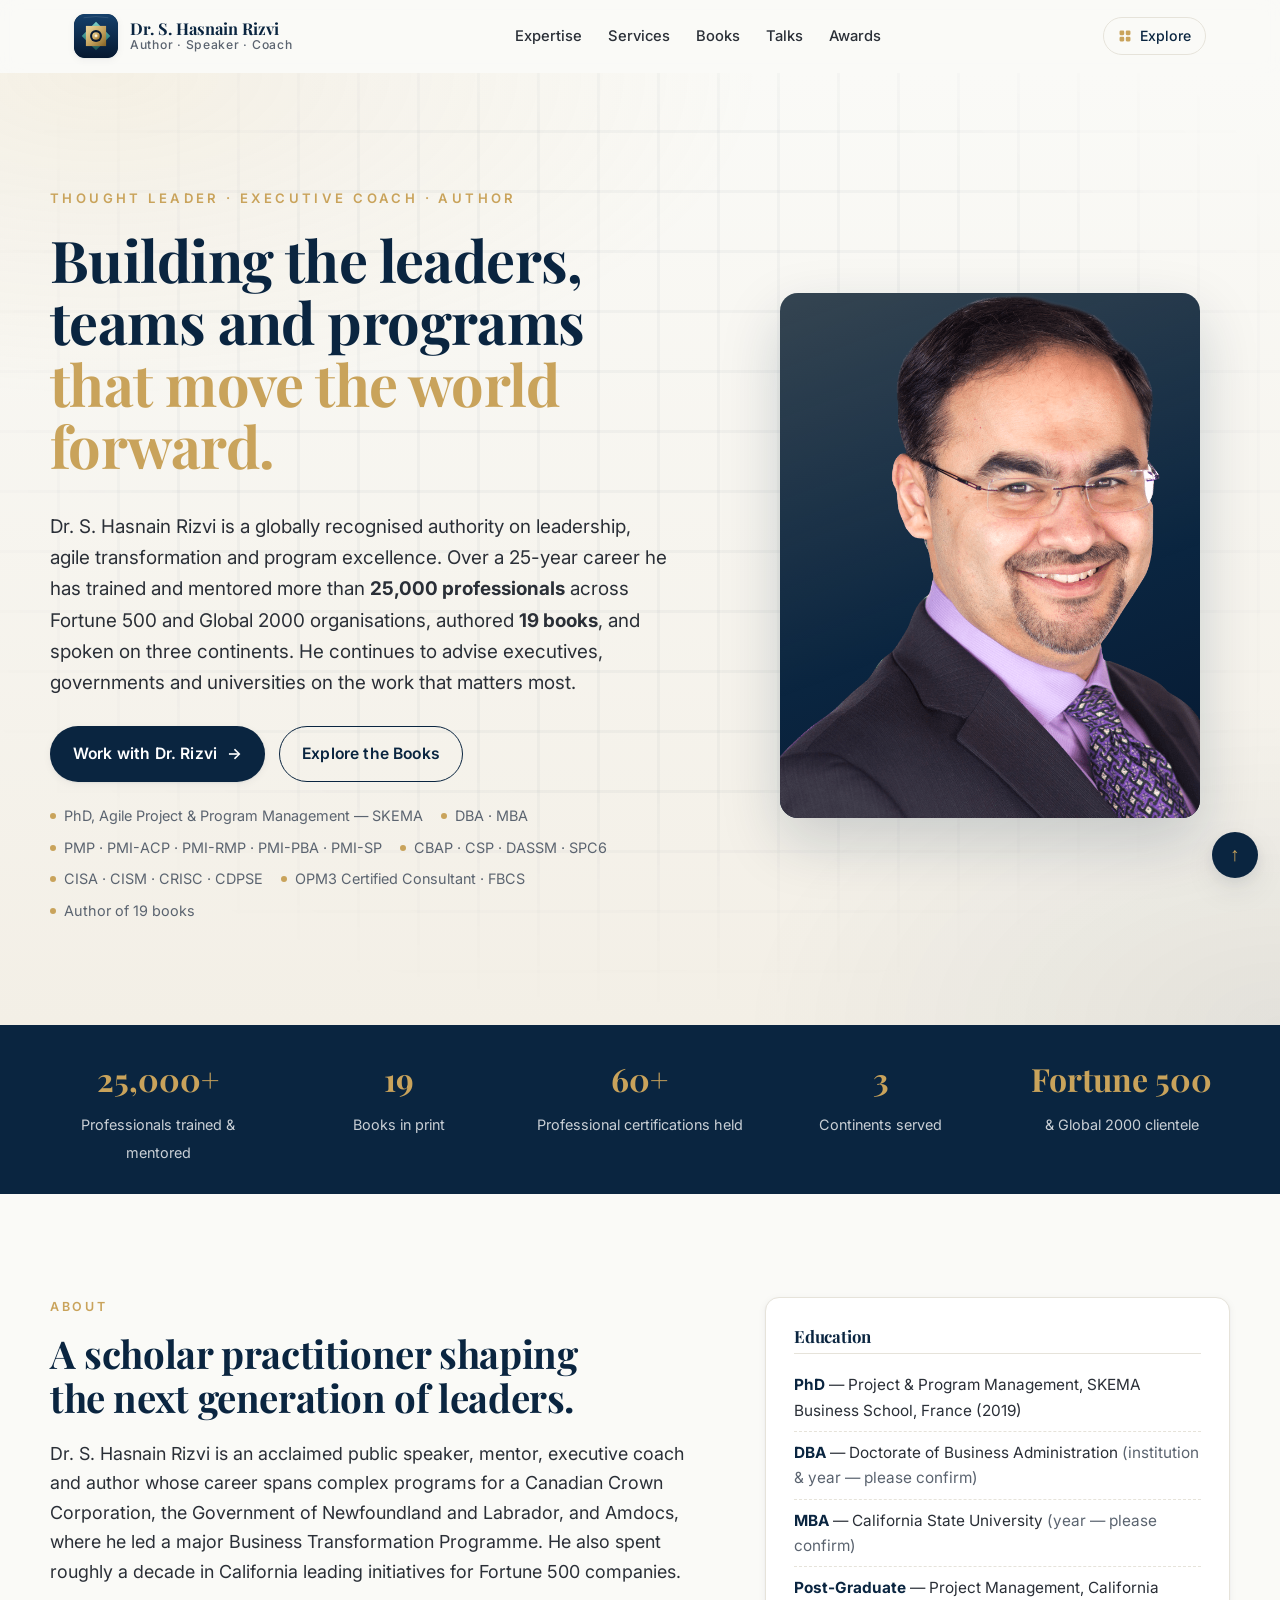
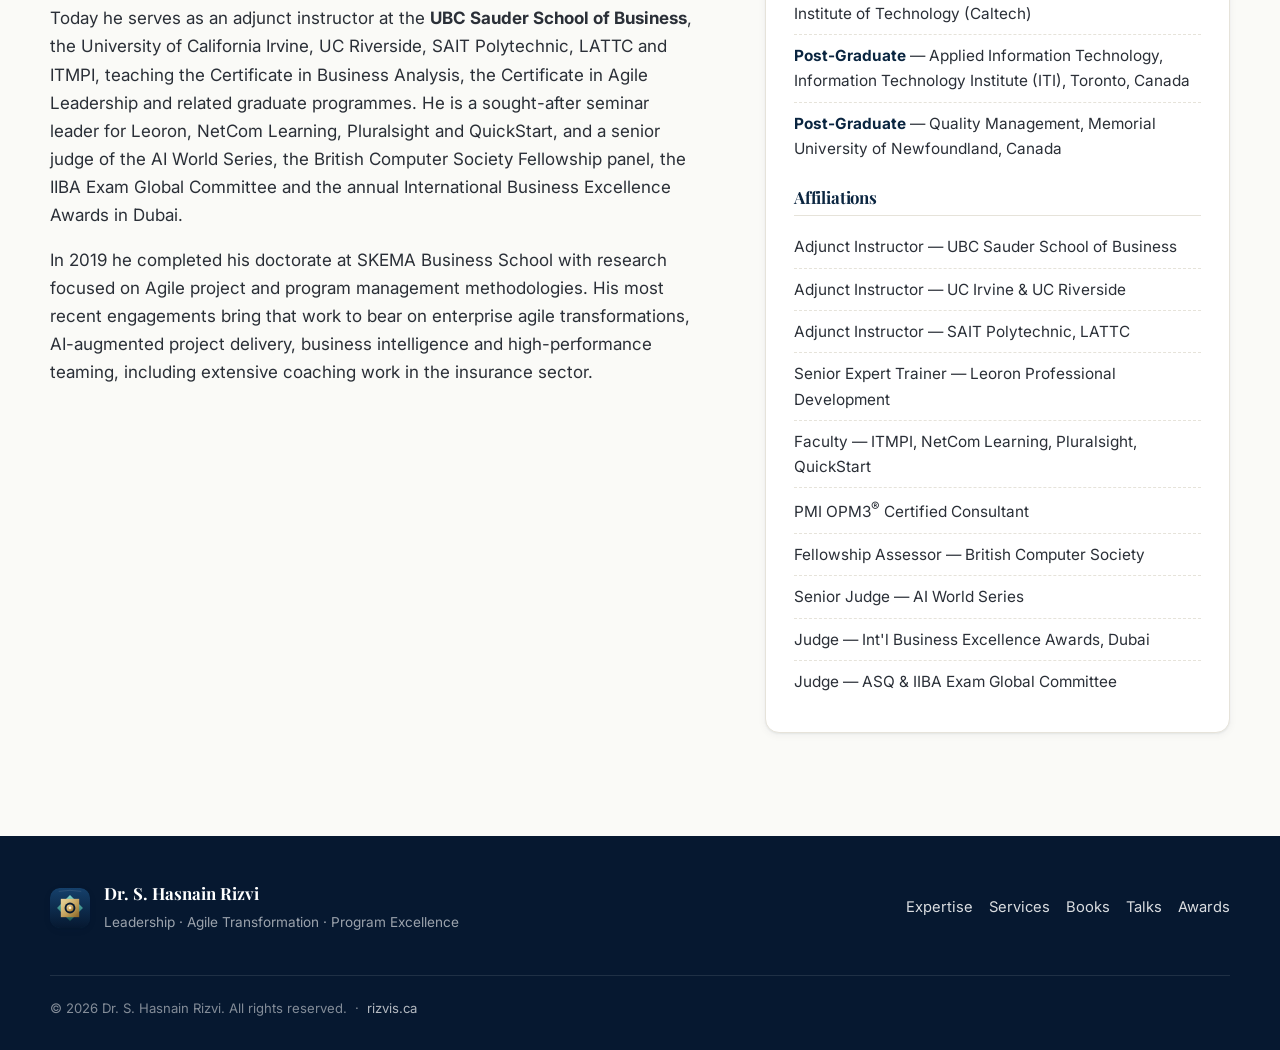
==== commit 33b8226a: "Remove all parenthetical em dashes from prose — rewrite for natural flow 47 targeted rewrites across" ====
--- a/index.html
+++ b/index.html
@@ -101,7 +101,7 @@
         Dr. S. Hasnain Rizvi is a globally recognised authority on leadership, agile
         transformation and program excellence. Over a 25-year career he has trained and
         mentored more than <strong>25,000 professionals</strong> across Fortune 500 and
-        Global 2000 organisations, authored <strong>19 books</strong>, and spoken on three continents — and continues to advise executives, governments and
+        Global 2000 organisations, authored <strong>19 books</strong>, and spoken on three continents. He continues to advise executives, governments and
         universities on the work that matters most.
       </p>
       <div class="hero__cta">
@@ -147,14 +147,14 @@
       <p class="lead">
         Dr. S. Hasnain Rizvi is an acclaimed public speaker, mentor, executive coach and
         author whose career spans complex programs for a Canadian Crown Corporation,
-        the Government of Newfoundland and Labrador, Amdocs &mdash; where he led a
-        Business Transformation Programme &mdash; and roughly a decade in California
+        the Government of Newfoundland and Labrador, and Amdocs, where he led a major
+        Business Transformation Programme. He also spent roughly a decade in California
         leading initiatives for Fortune 500 companies.
       </p>
       <p>
         Today he serves as an adjunct instructor at the <strong>UBC Sauder School of
         Business</strong>, the University of California Irvine, UC Riverside, SAIT
-        Polytechnic, LATTC and ITMPI &mdash; teaching the Certificate in Business
+        Polytechnic, LATTC and ITMPI, teaching the Certificate in Business
         Analysis, the Certificate in Agile Leadership and related graduate
         programmes. He is a sought-after seminar leader for Leoron, NetCom Learning,
         Pluralsight and QuickStart, and a senior judge of the AI World Series, the
@@ -166,7 +166,7 @@
         focused on Agile project and program management methodologies. His most
         recent engagements bring that work to bear on enterprise agile
         transformations, AI-augmented project delivery, business intelligence and
-        high-performance teaming &mdash; including extensive coaching work in the
+        high-performance teaming, including extensive coaching work in the
         insurance sector.
       </p>
     </div>
@@ -235,7 +235,7 @@
     <div class="explore-grid grid grid--3">      <a class="explore-card" href="services.html">
         <p class="eyebrow">Services</p>
         <h3>Five ways to engage.</h3>
-        <p>Keynotes, corporate training, executive mentorship, advisory work and certification cohorts &mdash; tailored to your audience.</p>
+        <p>Keynotes, corporate training, executive mentorship, advisory work and certification cohorts, each tailored to your audience.</p>
         <span class="explore-card__link">See how to engage &rarr;</span>
       </a>
       <a class="explore-card" href="books.html">
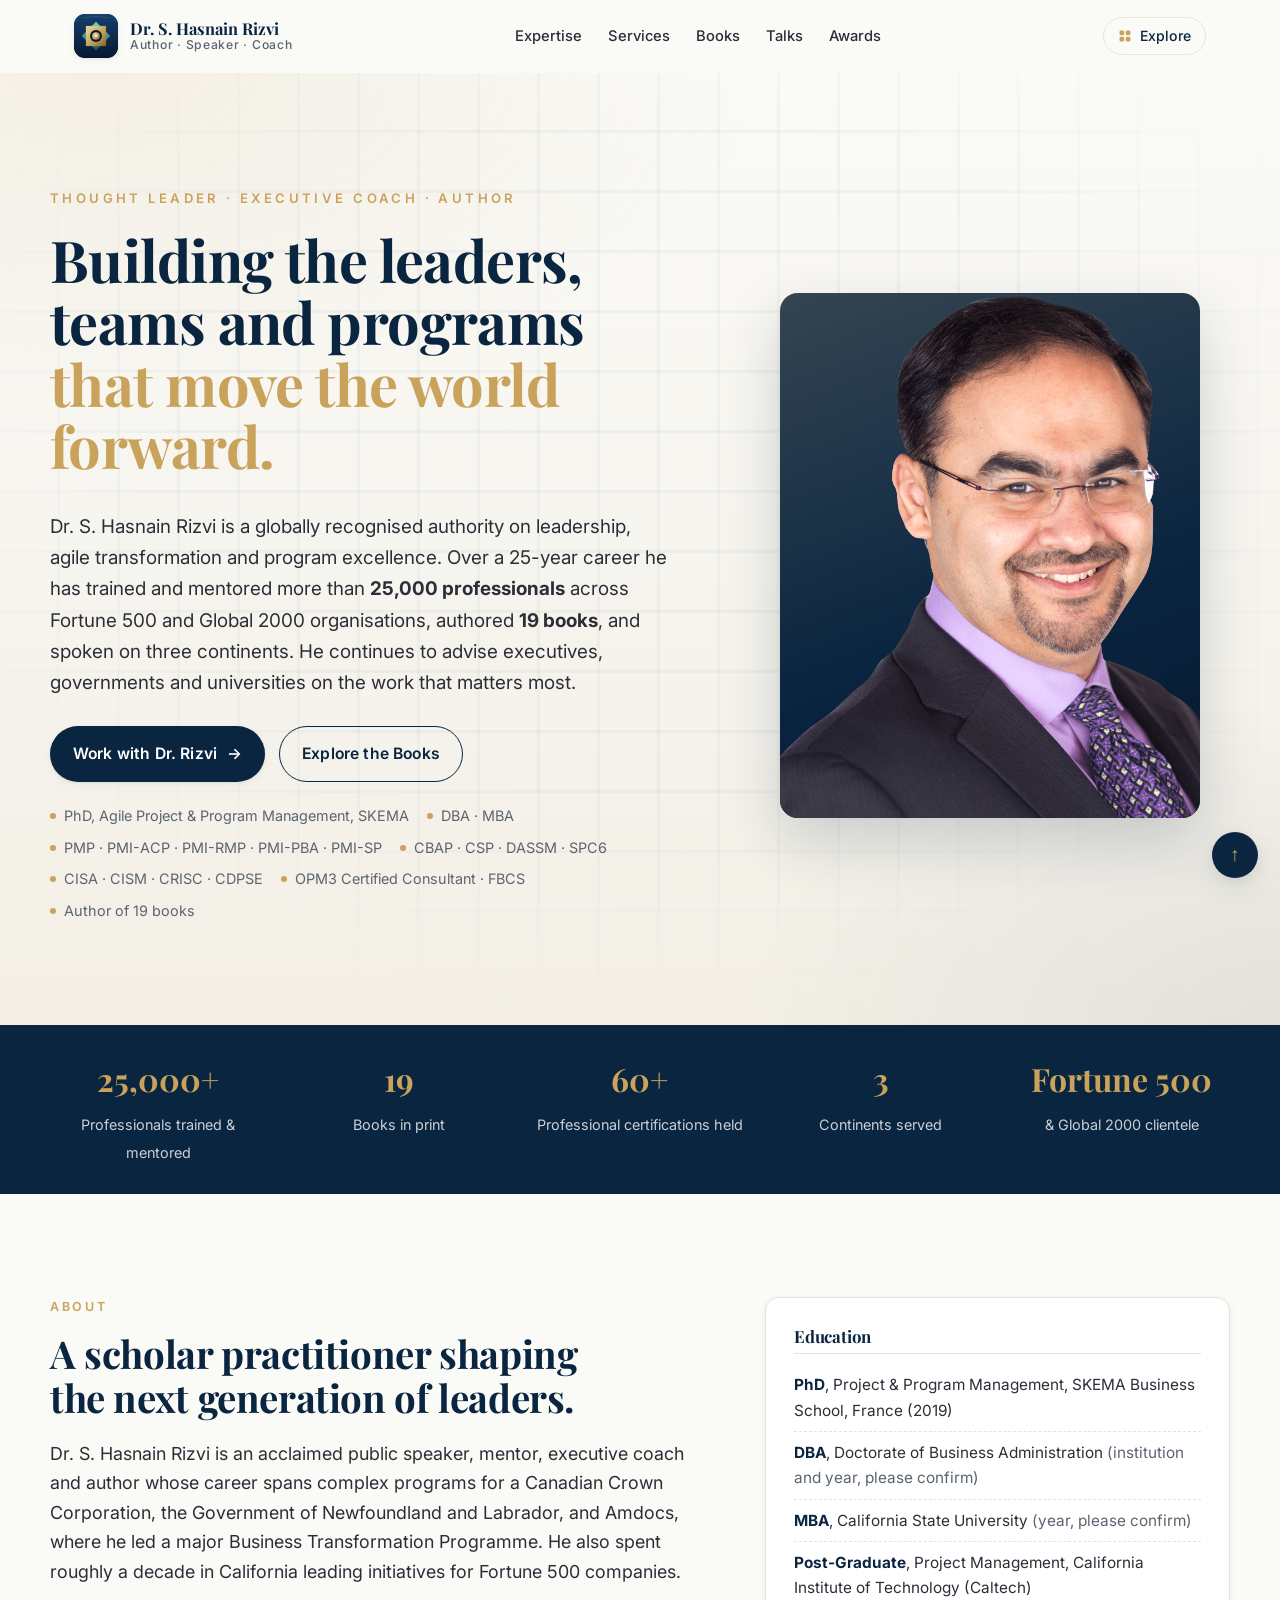
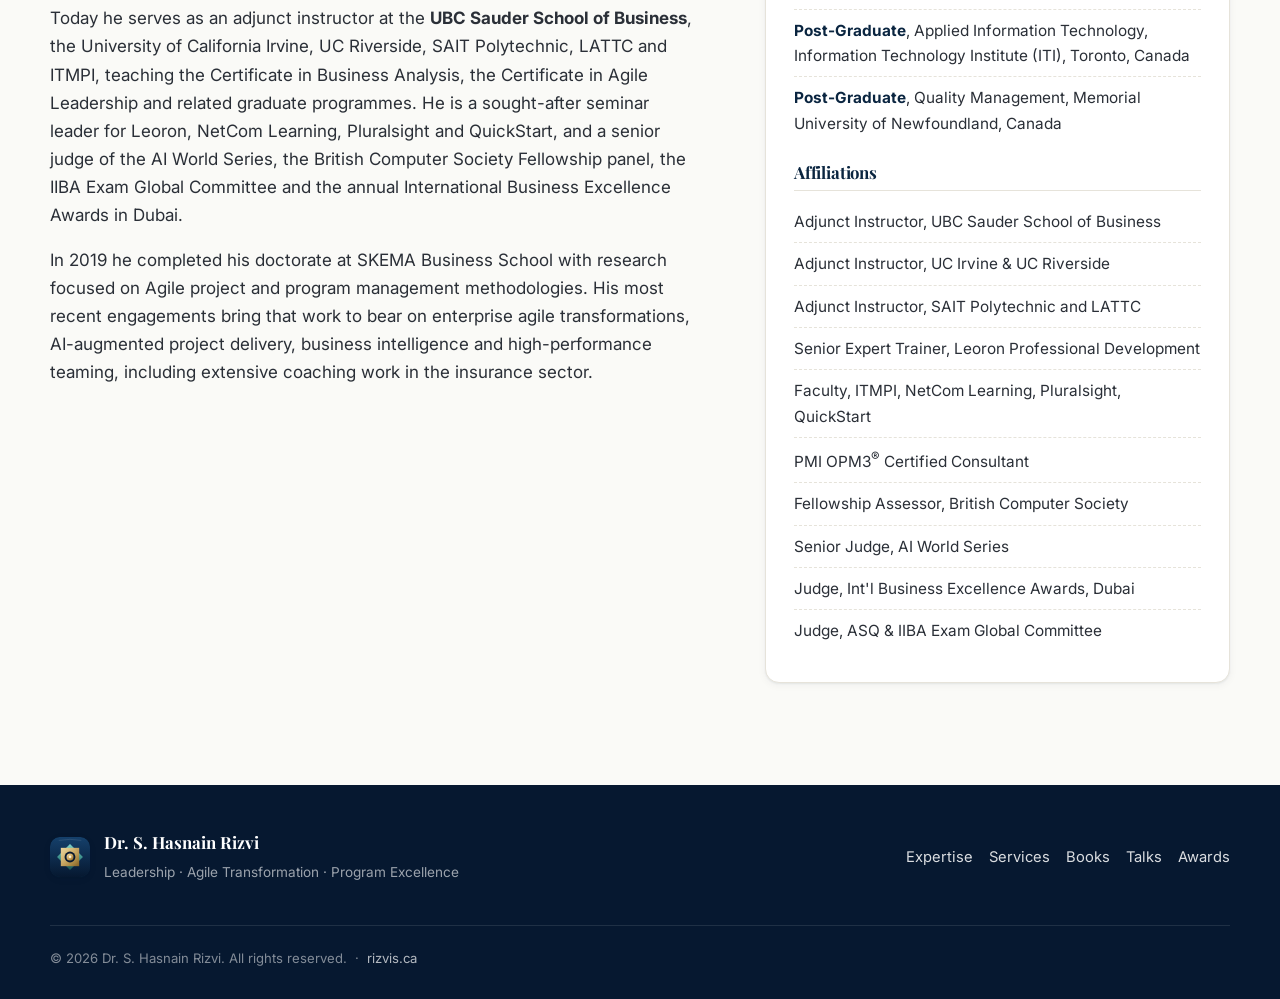
==== commit 1171b9c9: "Remove all em dashes from every visible and structural text string 106 replacements across 7 pages: " ====
--- a/index.html
+++ b/index.html
@@ -4,12 +4,12 @@
   <meta charset="utf-8" />
   <meta name="viewport" content="width=device-width, initial-scale=1, viewport-fit=cover" />
   <meta name="theme-color" content="#0a2540" />
-  <title>Dr. S. Hasnain Rizvi — Leadership, Agile Transformation &amp; Program Excellence</title>
+  <title>Dr. S. Hasnain Rizvi | Leadership, Agile Transformation &amp; Program Excellence</title>
   <meta name="description" content="Dr. S. Hasnain Rizvi is a global thought leader, executive coach, university instructor and author. He has trained and mentored more than 25,000 professionals across Fortune 500 and Global 2000 organisations." />
   <meta name="author" content="Dr. S. Hasnain Rizvi" />
   <meta name="keywords" content="Hasnain Rizvi, Dr. Rizvi, Rizvis, executive coach, agile transformation, program management, PMP trainer, keynote speaker, leadership training" />
   <meta property="og:type" content="website" />
-  <meta property="og:title" content="Dr. S. Hasnain Rizvi — Leadership, Agile Transformation &amp; Program Excellence" />
+  <meta property="og:title" content="Dr. S. Hasnain Rizvi | Leadership, Agile Transformation &amp; Program Excellence" />
   <meta property="og:description" content="Global thought leader, executive coach and author. 25,000+ professionals trained worldwide." />
   <meta property="og:url" content="https://rizvis.ca/" />
   <meta property="og:image" content="https://rizvis.ca/assets/portrait.png" />
@@ -40,7 +40,7 @@
     ],
     "alumniOf": [
       {"@type":"CollegeOrUniversity","name":"SKEMA Business School, France"},
-      {"@type":"CollegeOrUniversity","name":"California Institute of Technology — Project Management Program"},
+      {"@type":"CollegeOrUniversity","name":"California Institute of Technology, Project Management Program"},
       {"@type":"CollegeOrUniversity","name":"Memorial University of Newfoundland"},
       {"@type":"CollegeOrUniversity","name":"Information Technology Institute, Toronto"}
     ],
@@ -58,7 +58,7 @@
 
 <header class="nav" id="nav">
   <div class="nav__inner">
-    <a class="brand" href="index.html" aria-label="Dr. S. Hasnain Rizvi — home">
+    <a class="brand" href="index.html" aria-label="Dr. S. Hasnain Rizvi, home">
       <span class="brand__mark"><img class="brand__mark__img" src="assets/logo.svg" alt="" aria-hidden="true" /></span>
       <span class="brand__text">
         <span class="brand__name">Dr. S. Hasnain Rizvi</span>
@@ -109,7 +109,7 @@
         <a class="btn btn--ghost" href="books.html">Explore the Books</a>
       </div>
       <ul class="hero__badges" aria-label="Professional credentials">
-        <li>PhD, Agile Project &amp; Program Management — SKEMA</li>
+        <li>PhD, Agile Project &amp; Program Management, SKEMA</li>
         <li>DBA &middot; MBA</li>
         <li>PMP &middot; PMI-ACP &middot; PMI-RMP &middot; PMI-PBA &middot; PMI-SP</li>
         <li>CBAP &middot; CSP &middot; DASSM &middot; SPC6</li>
@@ -138,7 +138,7 @@
   </div>
 </section>
 
-<!-- ABOUT — bio on the home page itself, so visitors don't need to click through -->
+<!-- ABOUT: bio on the home page itself, so visitors don't need to click through -->
 <section class="section section--about" id="about">
   <div class="section__inner two-col">
     <div class="col-left">
@@ -174,26 +174,26 @@
     <aside class="col-right card">
       <h3 class="card__title">Education</h3>
       <ul class="card__list">
-        <li><strong>PhD</strong> &mdash; Project &amp; Program Management, SKEMA Business School, France (2019)</li>
-        <li><strong>DBA</strong> &mdash; Doctorate of Business Administration <span class="muted">(institution &amp; year — please confirm)</span></li>
-        <li><strong>MBA</strong> &mdash; California State University <span class="muted">(year — please confirm)</span></li>
-        <li><strong>Post-Graduate</strong> &mdash; Project Management, California Institute of Technology (Caltech)</li>
-        <li><strong>Post-Graduate</strong> &mdash; Applied Information Technology, Information Technology Institute (ITI), Toronto, Canada</li>
-        <li><strong>Post-Graduate</strong> &mdash; Quality Management, Memorial University of Newfoundland, Canada</li>
+        <li><strong>PhD</strong>, Project &amp; Program Management, SKEMA Business School, France (2019)</li>
+        <li><strong>DBA</strong>, Doctorate of Business Administration <span class="muted">(institution and year, please confirm)</span></li>
+        <li><strong>MBA</strong>, California State University <span class="muted">(year, please confirm)</span></li>
+        <li><strong>Post-Graduate</strong>, Project Management, California Institute of Technology (Caltech)</li>
+        <li><strong>Post-Graduate</strong>, Applied Information Technology, Information Technology Institute (ITI), Toronto, Canada</li>
+        <li><strong>Post-Graduate</strong>, Quality Management, Memorial University of Newfoundland, Canada</li>
       </ul>
 
       <h3 class="card__title">Affiliations</h3>
       <ul class="card__list">
-        <li>Adjunct Instructor &mdash; UBC Sauder School of Business</li>
-        <li>Adjunct Instructor &mdash; UC Irvine &amp; UC Riverside</li>
-        <li>Adjunct Instructor &mdash; SAIT Polytechnic, LATTC</li>
-        <li>Senior Expert Trainer &mdash; Leoron Professional Development</li>
-        <li>Faculty &mdash; ITMPI, NetCom Learning, Pluralsight, QuickStart</li>
+        <li>Adjunct Instructor, UBC Sauder School of Business</li>
+        <li>Adjunct Instructor, UC Irvine &amp; UC Riverside</li>
+        <li>Adjunct Instructor, SAIT Polytechnic and LATTC</li>
+        <li>Senior Expert Trainer, Leoron Professional Development</li>
+        <li>Faculty, ITMPI, NetCom Learning, Pluralsight, QuickStart</li>
         <li>PMI OPM3<sup>&reg;</sup> Certified Consultant</li>
-        <li>Fellowship Assessor &mdash; British Computer Society</li>
-        <li>Senior Judge &mdash; AI World Series</li>
-        <li>Judge &mdash; Int'l Business Excellence Awards, Dubai</li>
-        <li>Judge &mdash; ASQ &amp; IIBA Exam Global Committee</li>
+        <li>Fellowship Assessor, British Computer Society</li>
+        <li>Senior Judge, AI World Series</li>
+        <li>Judge, Int'l Business Excellence Awards, Dubai</li>
+        <li>Judge, ASQ &amp; IIBA Exam Global Committee</li>
       </ul>
     </aside>
   </div>
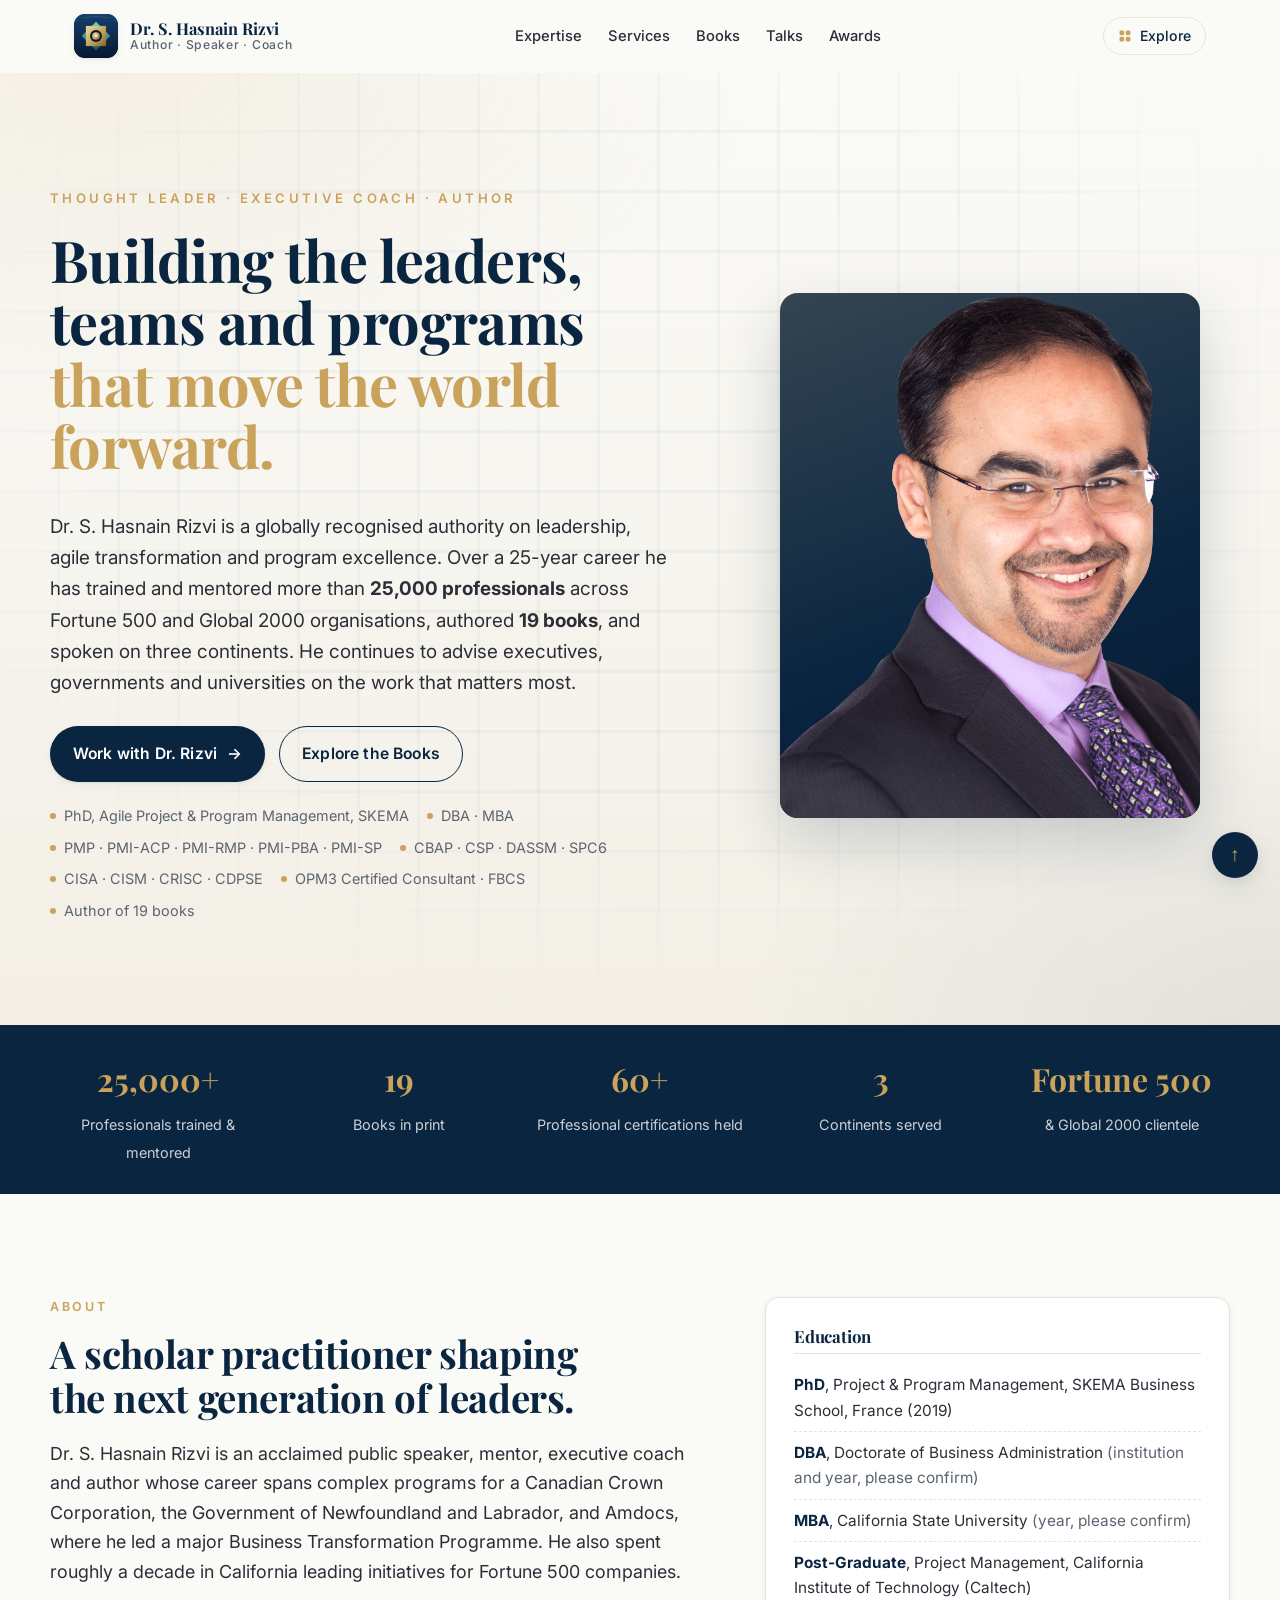
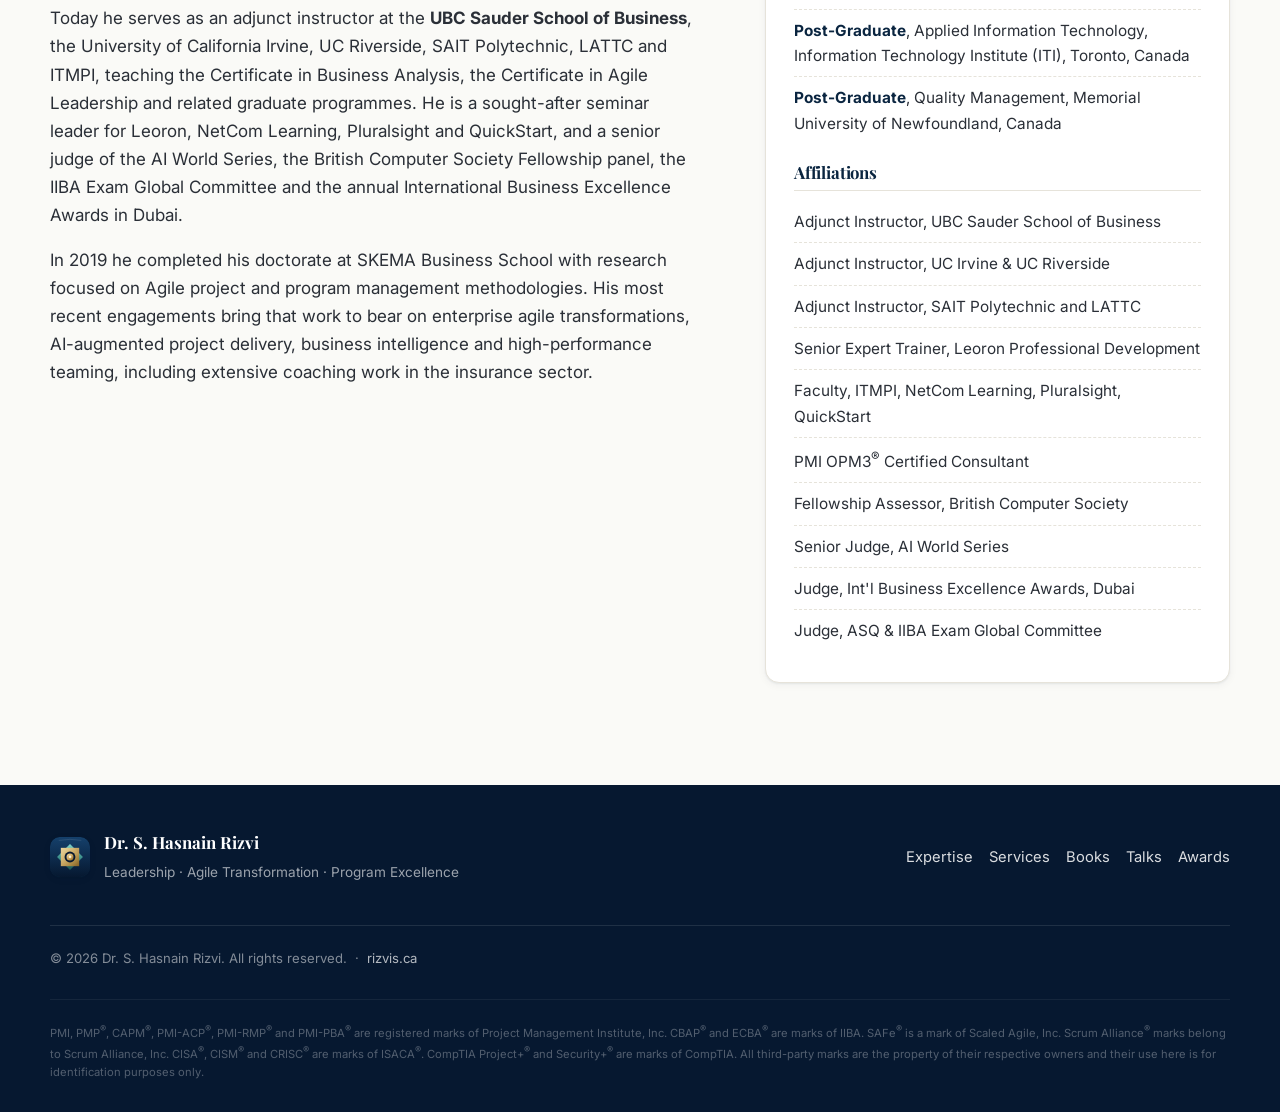
==== commit d17ef5b0: "Forensic legal/accuracy audit: 29 corrections across all 7 pages Accuracy fixes: - expertise.html: "" ====
--- a/index.html
+++ b/index.html
@@ -219,6 +219,7 @@
       <a href="awards.html">Awards</a>
     </nav>
     <p class="footer__copy">© <span id="year">2026</span> Dr. S. Hasnain Rizvi. All rights reserved. &nbsp;·&nbsp; <a href="https://rizvis.ca/" target="_blank" rel="noopener">rizvis.ca</a></p>
+    <p class="footer__copy" style="font-size:0.7rem;opacity:0.6;margin-top:6px;line-height:1.6;">PMI, PMP<sup>&reg;</sup>, CAPM<sup>&reg;</sup>, PMI-ACP<sup>&reg;</sup>, PMI-RMP<sup>&reg;</sup> and PMI-PBA<sup>&reg;</sup> are registered marks of Project Management Institute, Inc. CBAP<sup>&reg;</sup> and ECBA<sup>&reg;</sup> are marks of IIBA. SAFe<sup>&reg;</sup> is a mark of Scaled Agile, Inc. Scrum Alliance<sup>&reg;</sup> marks belong to Scrum Alliance, Inc. CISA<sup>&reg;</sup>, CISM<sup>&reg;</sup> and CRISC<sup>&reg;</sup> are marks of ISACA<sup>&reg;</sup>. CompTIA Project+<sup>&reg;</sup> and Security+<sup>&reg;</sup> are marks of CompTIA. All third-party marks are the property of their respective owners and their use here is for identification purposes only.</p>
   </div>
 </footer>
 
@@ -241,7 +242,7 @@
       <a class="explore-card" href="books.html">
         <p class="eyebrow">Books</p>
         <h3>Nineteen titles &amp; counting.</h3>
-        <p>From <em>Appreciative Inquiry</em> and <em>Emotional Intelligence for PMs</em> to the industry-standard PMP, CAPM, PMI-RMP and ACP prep guides.</p>
+        <p>From <em>Appreciative Inquiry</em> and <em>Emotional Intelligence for PMs</em> to widely used PMP, CAPM, PMI-RMP and ACP prep guides.</p>
         <span class="explore-card__link">Browse the library &rarr;</span>
       </a>
       <a class="explore-card" href="talks.html">
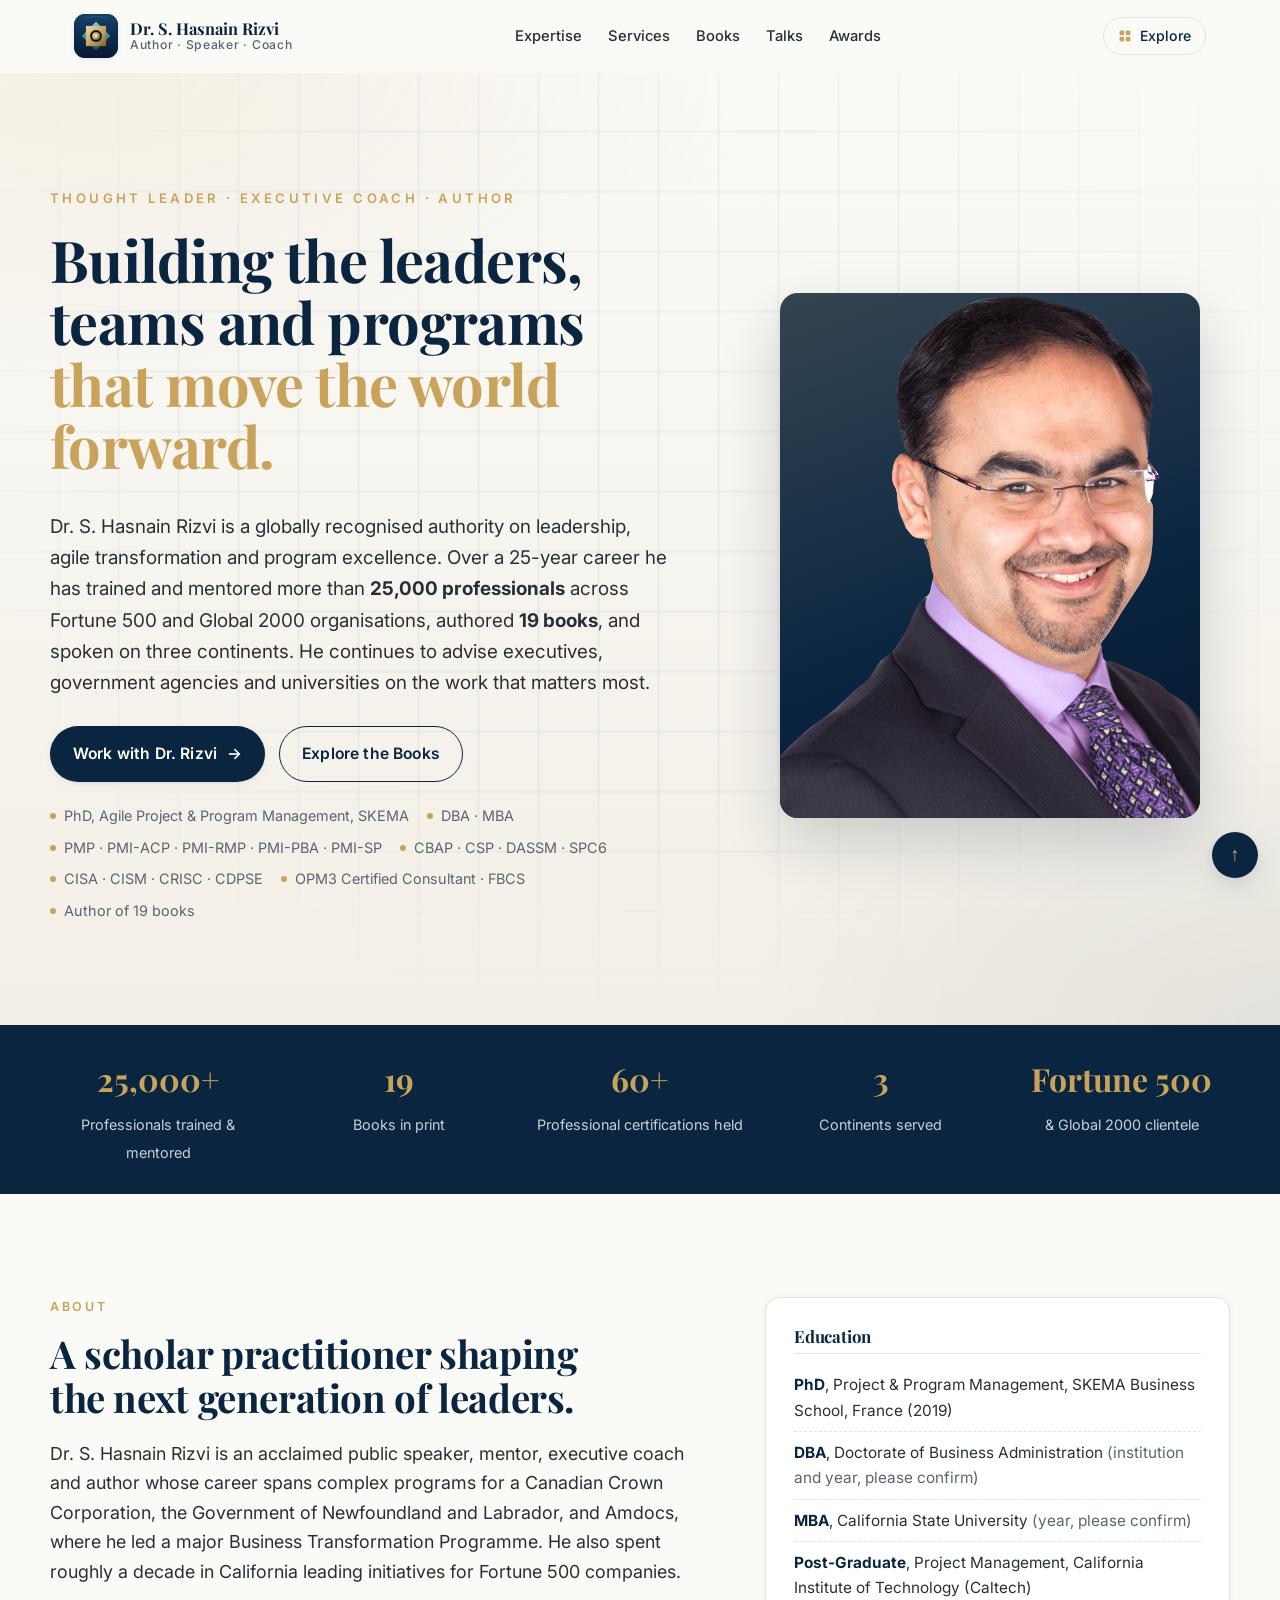
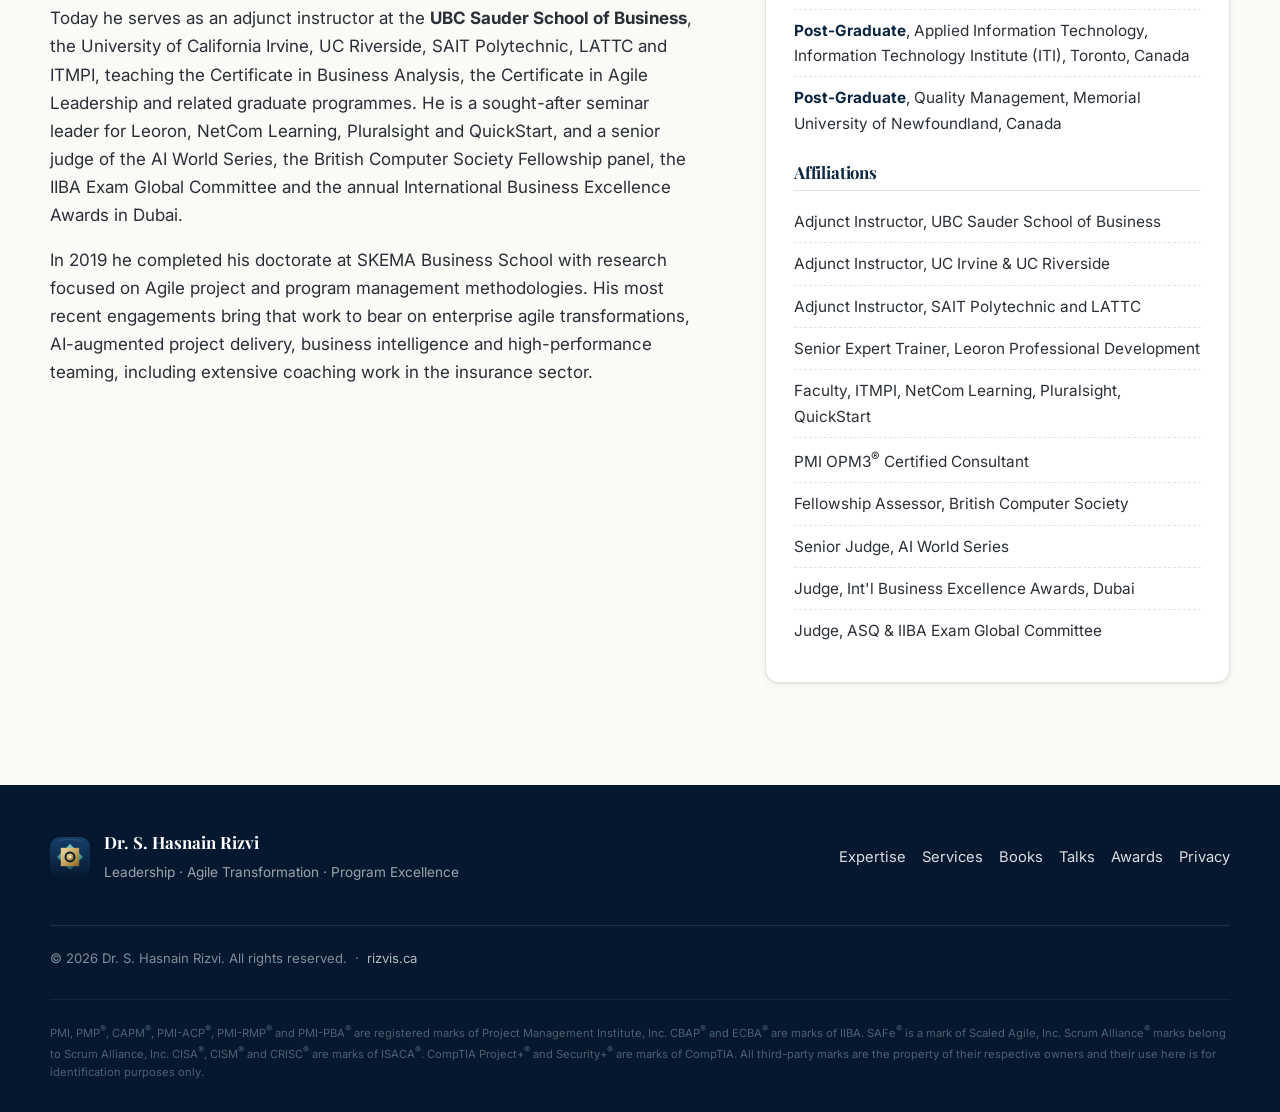
==== commit abf544d1: "Legal compliance audit round 2 — 8 critical fixes across 7 pages - CRITICAL: Remove 3 AI-generated f" ====
--- a/index.html
+++ b/index.html
@@ -101,7 +101,7 @@
         Dr. S. Hasnain Rizvi is a globally recognised authority on leadership, agile
         transformation and program excellence. Over a 25-year career he has trained and
         mentored more than <strong>25,000 professionals</strong> across Fortune 500 and
-        Global 2000 organisations, authored <strong>19 books</strong>, and spoken on three continents. He continues to advise executives, governments and
+        Global 2000 organisations, authored <strong>19 books</strong>, and spoken on three continents. He continues to advise executives, government agencies and
         universities on the work that matters most.
       </p>
       <div class="hero__cta">
@@ -217,6 +217,7 @@
       <a href="books.html">Books</a>
       <a href="talks.html">Talks</a>
       <a href="awards.html">Awards</a>
+      <a href="mailto:info@rizvis.ca?subject=Privacy%20enquiry">Privacy</a>
     </nav>
     <p class="footer__copy">© <span id="year">2026</span> Dr. S. Hasnain Rizvi. All rights reserved. &nbsp;·&nbsp; <a href="https://rizvis.ca/" target="_blank" rel="noopener">rizvis.ca</a></p>
     <p class="footer__copy" style="font-size:0.7rem;opacity:0.6;margin-top:6px;line-height:1.6;">PMI, PMP<sup>&reg;</sup>, CAPM<sup>&reg;</sup>, PMI-ACP<sup>&reg;</sup>, PMI-RMP<sup>&reg;</sup> and PMI-PBA<sup>&reg;</sup> are registered marks of Project Management Institute, Inc. CBAP<sup>&reg;</sup> and ECBA<sup>&reg;</sup> are marks of IIBA. SAFe<sup>&reg;</sup> is a mark of Scaled Agile, Inc. Scrum Alliance<sup>&reg;</sup> marks belong to Scrum Alliance, Inc. CISA<sup>&reg;</sup>, CISM<sup>&reg;</sup> and CRISC<sup>&reg;</sup> are marks of ISACA<sup>&reg;</sup>. CompTIA Project+<sup>&reg;</sup> and Security+<sup>&reg;</sup> are marks of CompTIA. All third-party marks are the property of their respective owners and their use here is for identification purposes only.</p>
